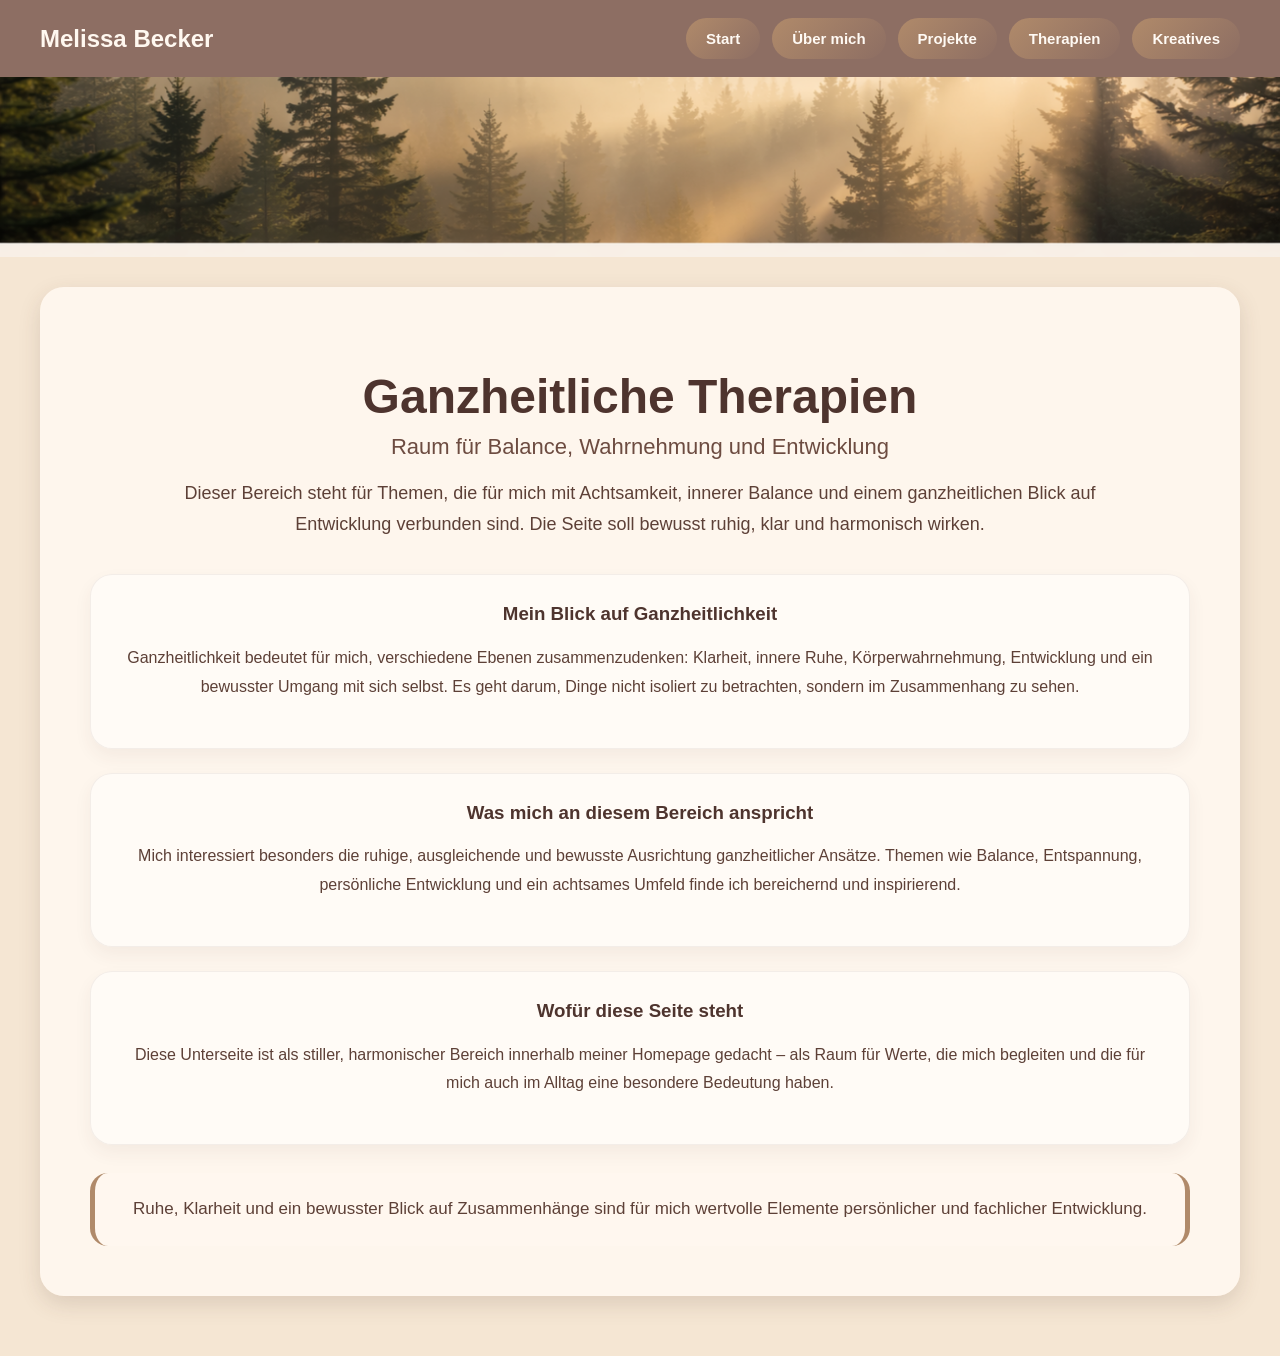
==== ganzheitliche-therapien.html @ 3fc280c9 "Add files via upload" ====
<!DOCTYPE html>
<html lang="de">
<head>
    <meta charset="UTF-8">
    <meta name="viewport" content="width=device-width, initial-scale=1.0">
    <title>Ganzheitliche Therapien | Melissa Becker</title>
    <link rel="stylesheet" href="style.css">
</head>
<body>

    <header>
        <nav class="navbar">
            <div class="logo">Melissa Becker</div>
            <div class="nav-links">
                <a href="index.html">Start</a>
                <a href="ueber-mich.html">Über mich</a>
                <a href="projekte.html">Projekte</a>
                <a href="ganzheitliche-therapien.html">Therapien</a>
                <a href="kreatives.html">Kreatives</a>
            </div>
        </nav>
    </header>

    <div class="hero"></div>

    <main class="content-wide">
        <div class="page-header">
            <h1>Ganzheitliche Therapien</h1>
            <div class="page-subtitle">Raum für Balance, Wahrnehmung und Entwicklung</div>
            <p class="page-intro">
                Dieser Bereich steht für Themen, die für mich mit Achtsamkeit, innerer Balance
                und einem ganzheitlichen Blick auf Entwicklung verbunden sind. Die Seite soll
                bewusst ruhig, klar und harmonisch wirken.
            </p>
        </div>

        <section class="soft-section">
            <h3>Mein Blick auf Ganzheitlichkeit</h3>
            <p>
                Ganzheitlichkeit bedeutet für mich, verschiedene Ebenen zusammenzudenken:
                Klarheit, innere Ruhe, Körperwahrnehmung, Entwicklung und ein bewusster Umgang
                mit sich selbst. Es geht darum, Dinge nicht isoliert zu betrachten,
                sondern im Zusammenhang zu sehen.
            </p>
        </section>

        <section class="soft-section">
            <h3>Was mich an diesem Bereich anspricht</h3>
            <p>
                Mich interessiert besonders die ruhige, ausgleichende und bewusste Ausrichtung
                ganzheitlicher Ansätze. Themen wie Balance, Entspannung, persönliche Entwicklung
                und ein achtsames Umfeld finde ich bereichernd und inspirierend.
            </p>
        </section>

        <section class="soft-section">
            <h3>Wofür diese Seite steht</h3>
            <p>
                Diese Unterseite ist als stiller, harmonischer Bereich innerhalb meiner Homepage
                gedacht – als Raum für Werte, die mich begleiten und die für mich auch im Alltag
                eine besondere Bedeutung haben.
            </p>
        </section>

        <div class="quote-box">
            Ruhe, Klarheit und ein bewusster Blick auf Zusammenhänge sind für mich
            wertvolle Elemente persönlicher und fachlicher Entwicklung.
        </div>
    </main>

</body>
</html>
---- style.css ----
body {
    margin: 0;
    font-family: Arial, sans-serif;
    background-color: #f5e6d3;
    color: #4e342e;
}

/* Navigation */
.navbar {
    background: #8d6e63;
    display: flex;
    justify-content: space-between;
    align-items: center;
    padding: 18px 40px;
    flex-wrap: wrap;
}

.logo {
    color: #fff8f0;
    font-size: 24px;
    font-weight: bold;
}

.nav-links {
    display: flex;
    gap: 12px;
    flex-wrap: wrap;
}

.nav-links a {
    text-decoration: none;
    color: #fffaf4;
    background: linear-gradient(135deg, #b08a6a, #8d6e63);
    padding: 12px 20px;
    border-radius: 999px;
    font-size: 15px;
    font-weight: 600;
    transition: all 0.3s ease;
}

.nav-links a:hover {
    background: linear-gradient(135deg, #9c7759, #6d4c41);
    transform: translateY(-2px);
}

/* Banner */
.hero {
    width: 100%;
    height: 180px;
    background-image: url("BannerWald.png");
    background-size: cover;
    background-position: center;
    background-repeat: no-repeat;
}

/* Inhaltsbox */
.content-box {
    position: relative;
    max-width: 1100px;
    margin: 30px auto 60px auto;
    background-color: rgba(255, 248, 240, 0.92);
    border-radius: 24px;
    padding: 50px;
    box-shadow: 0 8px 22px rgba(78, 52, 46, 0.15);
    min-height: 320px;
    text-align: center;
}

/* Text */
.text-content {
    max-width: 70%;
    margin: 0 auto;
    text-align: center;
}

h1 {
    font-size: 48px;
    margin-bottom: 12px;
    color: #4e342e;
}

h2 {
    font-size: 24px;
    font-weight: normal;
    color: #6d4c41;
    margin-bottom: 28px;
}

p {
    font-size: 18px;
    line-height: 1.7;
    color: #5d4037;
    margin-bottom: 18px;
}

/* NUR dein Profilbild */
.profilbild {
    position: absolute;
    right: 40px;
    bottom: 30px;
    width: 180px;
    height: auto;
    border-top-left-radius: 25px;
    border-bottom-right-radius: 25px;
    box-shadow: 0 6px 18px rgba(78, 52, 46, 0.2);
}

/* Responsive */
@media (max-width: 900px) {
    .text-content {
        max-width: 100%;
    }

    .profilbild {
        position: static;
        display: block;
        margin: 30px auto 0 auto;
        width: 160px;
    }

    .content-box {
        padding: 30px 20px;
    }
}

/* Projekte-Seite */
.projekte-page {
    padding-top: 40px;
}

.page-header {
    margin-bottom: 40px;
}

.page-intro {
    font-size: 18px;
    line-height: 1.7;
    color: #5d4037;
    max-width: 900px;
}

/* Grid für Projektkarten */
.projekt-grid {
    display: grid;
    grid-template-columns: repeat(2, 1fr);
    gap: 28px;
    margin-top: 30px;
}

/* Einzelne Projektkarte */
.projekt-card {
    background: rgba(255, 248, 240, 0.96);
    border: 1px solid rgba(141, 110, 99, 0.18);
    border-radius: 22px;
    box-shadow: 0 8px 20px rgba(78, 52, 46, 0.12);
    padding: 28px;
    transition: transform 0.3s ease, box-shadow 0.3s ease;
}

.projekt-card:hover {
    transform: translateY(-4px);
    box-shadow: 0 14px 26px rgba(78, 52, 46, 0.18);
}

.projekt-content h3 {
    font-size: 24px;
    color: #4e342e;
    margin-top: 0;
    margin-bottom: 16px;
}

.projekt-content p {
    font-size: 16px;
    line-height: 1.7;
    color: #5d4037;
    margin-bottom: 14px;
}

/* Buttons in den Projektkarten */
.projekt-buttons {
    margin-top: 20px;
}

.projekt-button {
    display: inline-block;
    text-decoration: none;
    color: #fffaf4;
    background: linear-gradient(135deg, #b08a6a, #8d6e63);
    padding: 12px 20px;
    border-radius: 999px;
    font-size: 15px;
    font-weight: 600;
    transition: all 0.3s ease;
    box-shadow: 0 4px 12px rgba(78, 52, 46, 0.18);
}

.projekt-button:hover {
    background: linear-gradient(135deg, #9c7759, #6d4c41);
    transform: translateY(-2px);
    box-shadow: 0 8px 18px rgba(78, 52, 46, 0.24);
}

/* Responsive */
@media (max-width: 900px) {
    .projekt-grid {
        grid-template-columns: 1fr;
    }

    .projekt-card {
        padding: 22px;
    }

    .projekt-content h3 {
        font-size: 21px;
    }
}

/* =========================================================
   GEMEINSAME ERWEITERUNGEN FÜR UNTERSEITEN
   ========================================================= */

.content-wide {
    position: relative;
    max-width: 1100px;
    margin: 30px auto 60px auto;
    background-color: rgba(255, 248, 240, 0.94);
    border-radius: 24px;
    padding: 50px;
    box-shadow: 0 8px 22px rgba(78, 52, 46, 0.15);
    text-align: center;
}

.content-wide .page-header,
.content-wide .info-card,
.content-wide .highlight-box,
.content-wide .quote-box,
.content-wide .projekt-card,
.content-wide .creative-card,
.content-wide .soft-section {
    text-align: center;
}

.page-header {
    margin-bottom: 35px;
    text-align: center;
}

.page-header h1 {
    margin-bottom: 10px;
}

.page-subtitle {
    font-size: 22px;
    color: #6d4c41;
    margin-bottom: 18px;
    text-align: center;
}

.page-intro {
    font-size: 18px;
    line-height: 1.7;
    color: #5d4037;
    max-width: 920px;
    margin-left: auto;
    margin-right: auto;
    text-align: center;
}

.info-grid {
    display: grid;
    grid-template-columns: repeat(2, 1fr);
    gap: 24px;
    margin-top: 30px;
}

.info-card {
    background: rgba(255, 252, 248, 0.96);
    border: 1px solid rgba(141, 110, 99, 0.16);
    border-radius: 20px;
    padding: 26px;
    box-shadow: 0 8px 18px rgba(78, 52, 46, 0.08);
    text-align: center;
}

.info-card h3 {
    margin-top: 0;
    margin-bottom: 12px;
    color: #4e342e;
    font-size: 22px;
}

.info-card p,
.info-card li {
    color: #5d4037;
    line-height: 1.7;
    font-size: 16px;
}

.info-card ul {
    padding-left: 0;
    margin: 0 auto;
    list-style: none;
    display: inline-block;
    text-align: left;
}

.badge-row {
    display: flex;
    flex-wrap: wrap;
    gap: 10px;
    margin: 14px 0 0 0;
    justify-content: center;
}

.badge {
    display: inline-block;
    padding: 8px 14px;
    border-radius: 999px;
    background: linear-gradient(135deg, #e8d4bc, #d8b896);
    color: #4e342e;
    font-size: 14px;
    font-weight: 600;
    border: 1px solid rgba(141, 110, 99, 0.18);
}

.highlight-box {
    margin-top: 30px;
    padding: 24px;
    border-radius: 20px;
    background: linear-gradient(135deg, rgba(232, 212, 188, 0.65), rgba(255, 248, 240, 0.95));
    border: 1px solid rgba(141, 110, 99, 0.14);
    text-align: center;
}

.highlight-box h3 {
    margin-top: 0;
    color: #4e342e;
}

.quote-box {
    margin-top: 28px;
    padding: 22px 24px;
    border-left: 5px solid #b08a6a;
    border-right: 5px solid #b08a6a;
    background: rgba(255, 248, 240, 0.9);
    border-radius: 18px;
    color: #5d4037;
    font-size: 17px;
    line-height: 1.7;
    text-align: center;
}

.side-image {
    width: 190px;
    height: auto;
    border-top-left-radius: 25px;
    border-bottom-right-radius: 25px;
    box-shadow: 0 6px 18px rgba(78, 52, 46, 0.2);
}

/* =========================================================
   PROJEKTE – EDLER MIT BADGES
   ========================================================= */

.projekt-grid {
    display: grid;
    grid-template-columns: repeat(2, 1fr);
    gap: 28px;
    margin-top: 30px;
}

.projekt-card {
    background: rgba(255, 248, 240, 0.98);
    border: 1px solid rgba(141, 110, 99, 0.16);
    border-radius: 22px;
    box-shadow: 0 8px 20px rgba(78, 52, 46, 0.12);
    padding: 28px;
    transition: transform 0.3s ease, box-shadow 0.3s ease;
    text-align: center;
}

.projekt-card:hover {
    transform: translateY(-4px);
    box-shadow: 0 14px 26px rgba(78, 52, 46, 0.18);
}

.card-top {
    display: flex;
    align-items: center;
    justify-content: center;
    gap: 14px;
    margin-bottom: 14px;
}

.card-title {
    margin: 0;
    font-size: 24px;
    color: #4e342e;
    text-align: center;
}

.card-icon {
    width: 46px;
    height: 46px;
    border-radius: 14px;
    display: flex;
    align-items: center;
    justify-content: center;
    background: linear-gradient(135deg, #e8d4bc, #d4b08c);
    color: #4e342e;
    font-size: 22px;
    box-shadow: 0 4px 10px rgba(78, 52, 46, 0.12);
}

.projekt-card p {
    font-size: 16px;
    line-height: 1.7;
    color: #5d4037;
    margin-bottom: 14px;
}

.projekt-button {
    display: inline-block;
    text-decoration: none;
    color: #fffaf4;
    background: linear-gradient(135deg, #b08a6a, #8d6e63);
    padding: 12px 20px;
    border-radius: 999px;
    font-size: 15px;
    font-weight: 600;
    transition: all 0.3s ease;
    box-shadow: 0 4px 12px rgba(78, 52, 46, 0.18);
}

.projekt-button:hover {
    background: linear-gradient(135deg, #9c7759, #6d4c41);
    transform: translateY(-2px);
    box-shadow: 0 8px 18px rgba(78, 52, 46, 0.24);
}

/* =========================================================
   KREATIVES
   ========================================================= */

.creative-grid {
    display: grid;
    grid-template-columns: repeat(3, 1fr);
    gap: 22px;
    margin-top: 30px;
}

.creative-card {
    background: rgba(255, 252, 248, 0.96);
    border: 1px solid rgba(141, 110, 99, 0.16);
    border-radius: 20px;
    padding: 24px;
    box-shadow: 0 8px 18px rgba(78, 52, 46, 0.08);
    min-height: 220px;
    text-align: center;
}

.creative-card h3 {
    margin-top: 0;
    color: #4e342e;
}

.creative-card p {
    color: #5d4037;
    line-height: 1.7;
    font-size: 16px;
}

/* =========================================================
   GANZHEITLICHE THERAPIEN
   ========================================================= */

.soft-section {
    background: rgba(255, 251, 247, 0.95);
    border: 1px solid rgba(141, 110, 99, 0.1);
    border-radius: 22px;
    padding: 28px;
    margin-top: 24px;
    box-shadow: 0 8px 18px rgba(78, 52, 46, 0.06);
    text-align: center;
}

.soft-section h3 {
    margin-top: 0;
    color: #4e342e;
}

.soft-section p,
.soft-section li {
    color: #5d4037;
    line-height: 1.8;
    font-size: 16px;
}

/* =========================================================
   RESPONSIVE
   ========================================================= */

@media (max-width: 900px) {
    .content-wide {
        padding: 30px 20px;
    }

    .info-grid,
    .projekt-grid,
    .creative-grid {
        grid-template-columns: 1fr;
    }

    .card-title {
        font-size: 21px;
    }
}
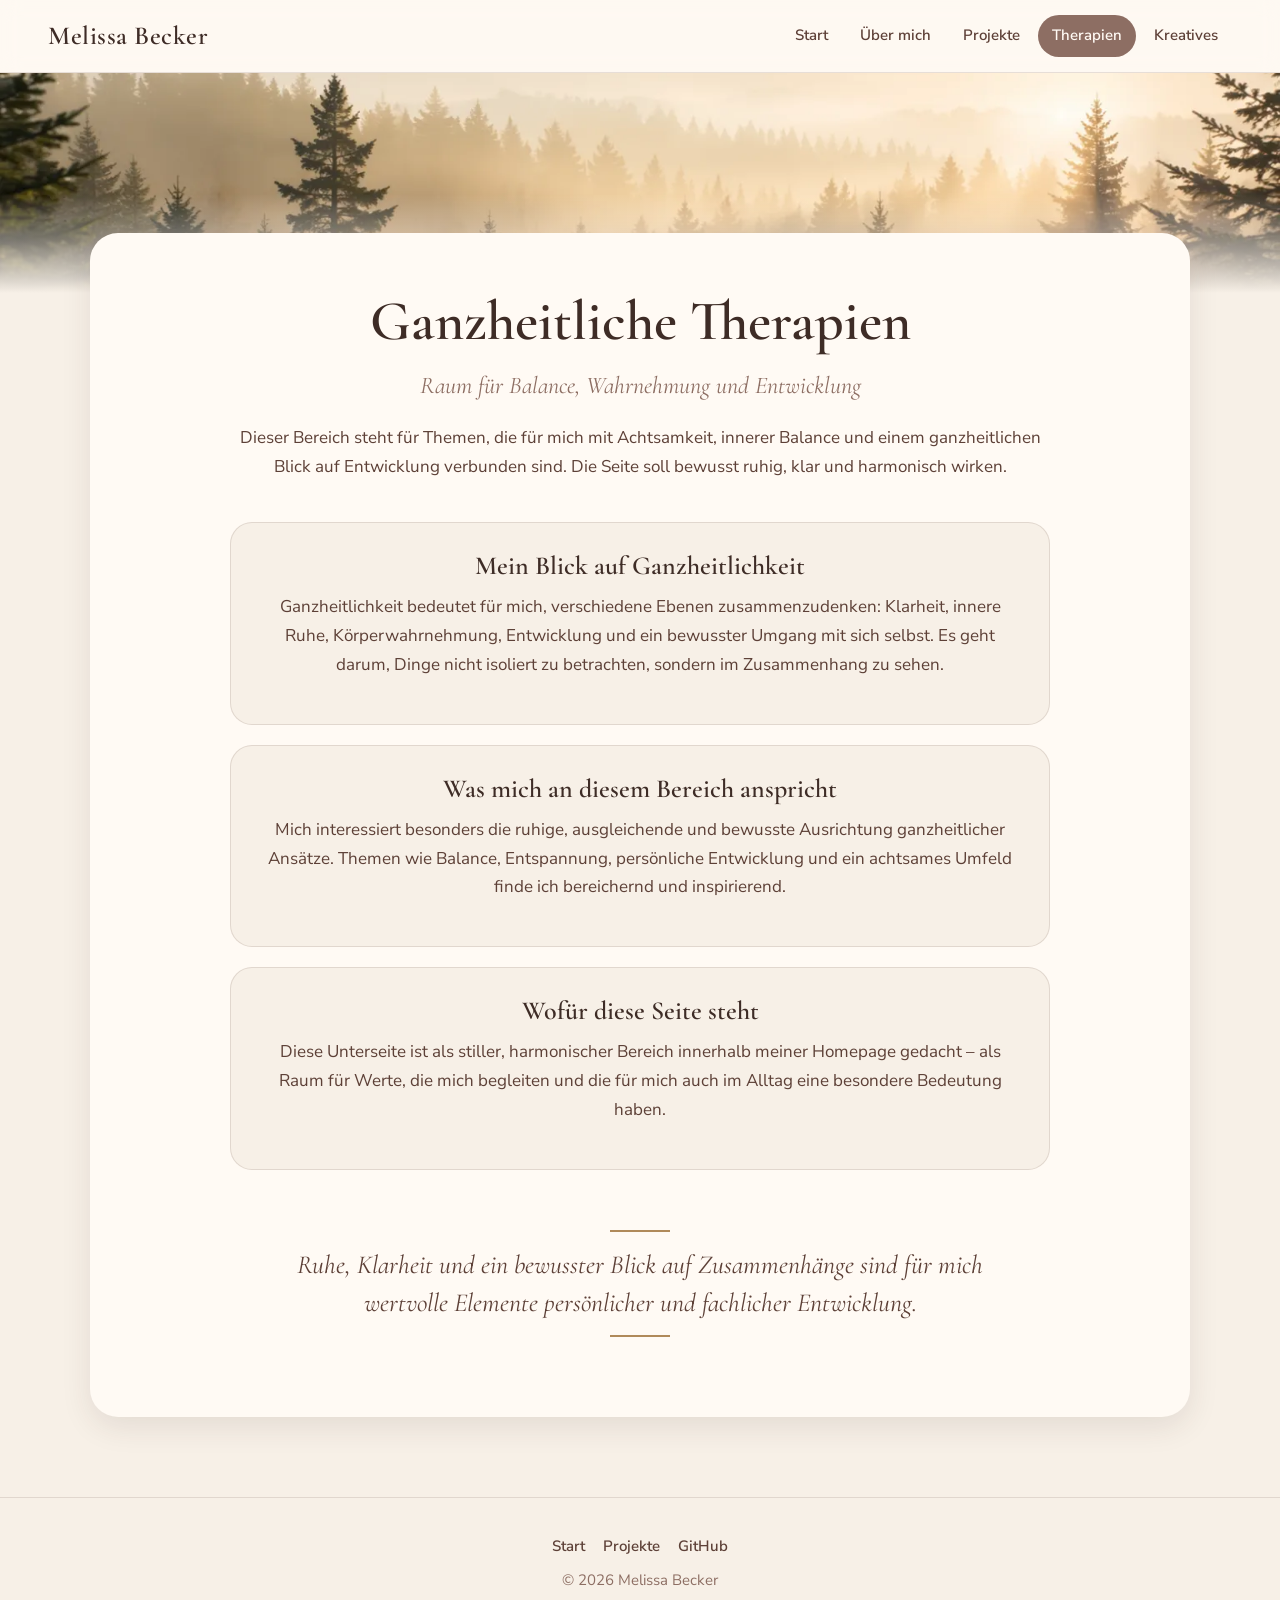
==== commit 4cbcff07: "Homepage überarbeitet: neues Design, Lernapp und ATAYA-App verlinkt Co-Authored-By: Claude Opus 5.5 " ====
--- a/ganzheitliche-therapien.html
+++ b/ganzheitliche-therapien.html
@@ -1,74 +1,83 @@
-
-<!DOCTYPE html>
-<html lang="de">
-<head>
-    <meta charset="UTF-8">
-    <meta name="viewport" content="width=device-width, initial-scale=1.0">
-    <title>Ganzheitliche Therapien | Melissa Becker</title>
-    <link rel="stylesheet" href="style.css">
-</head>
-<body>
-
-    <header>
-        <nav class="navbar">
-            <div class="logo">Melissa Becker</div>
-            <div class="nav-links">
-                <a href="index.html">Start</a>
-                <a href="ueber-mich.html">Über mich</a>
-                <a href="projekte.html">Projekte</a>
-                <a href="ganzheitliche-therapien.html">Therapien</a>
-                <a href="kreatives.html">Kreatives</a>
-            </div>
-        </nav>
-    </header>
-
-    <div class="hero"></div>
-
-    <main class="content-wide">
-        <div class="page-header">
-            <h1>Ganzheitliche Therapien</h1>
-            <div class="page-subtitle">Raum für Balance, Wahrnehmung und Entwicklung</div>
-            <p class="page-intro">
-                Dieser Bereich steht für Themen, die für mich mit Achtsamkeit, innerer Balance
-                und einem ganzheitlichen Blick auf Entwicklung verbunden sind. Die Seite soll
-                bewusst ruhig, klar und harmonisch wirken.
-            </p>
-        </div>
-
-        <section class="soft-section">
-            <h3>Mein Blick auf Ganzheitlichkeit</h3>
-            <p>
-                Ganzheitlichkeit bedeutet für mich, verschiedene Ebenen zusammenzudenken:
-                Klarheit, innere Ruhe, Körperwahrnehmung, Entwicklung und ein bewusster Umgang
-                mit sich selbst. Es geht darum, Dinge nicht isoliert zu betrachten,
-                sondern im Zusammenhang zu sehen.
-            </p>
-        </section>
-
-        <section class="soft-section">
-            <h3>Was mich an diesem Bereich anspricht</h3>
-            <p>
-                Mich interessiert besonders die ruhige, ausgleichende und bewusste Ausrichtung
-                ganzheitlicher Ansätze. Themen wie Balance, Entspannung, persönliche Entwicklung
-                und ein achtsames Umfeld finde ich bereichernd und inspirierend.
-            </p>
-        </section>
-
-        <section class="soft-section">
-            <h3>Wofür diese Seite steht</h3>
-            <p>
-                Diese Unterseite ist als stiller, harmonischer Bereich innerhalb meiner Homepage
-                gedacht – als Raum für Werte, die mich begleiten und die für mich auch im Alltag
-                eine besondere Bedeutung haben.
-            </p>
-        </section>
-
-        <div class="quote-box">
-            Ruhe, Klarheit und ein bewusster Blick auf Zusammenhänge sind für mich
-            wertvolle Elemente persönlicher und fachlicher Entwicklung.
-        </div>
-    </main>
-
-</body>
-</html>
-
+<!DOCTYPE html>
+<html lang="de">
+<head>
+    <meta charset="UTF-8">
+    <meta name="viewport" content="width=device-width, initial-scale=1.0">
+    <title>Ganzheitliche Therapien | Melissa Becker</title>
+    <link rel="preconnect" href="https://fonts.googleapis.com">
+    <link rel="preconnect" href="https://fonts.gstatic.com" crossorigin>
+    <link href="https://fonts.googleapis.com/css2?family=Cormorant+Garamond:ital,wght@0,500;0,600;1,500&family=Nunito+Sans:wght@400;600;700&display=swap" rel="stylesheet">
+    <link rel="stylesheet" href="style.css">
+</head>
+<body>
+
+    <header class="navbar">
+        <a href="index.html" class="logo">Melissa Becker</a>
+        <nav class="nav-links" aria-label="Hauptnavigation">
+            <a href="index.html">Start</a>
+            <a href="ueber-mich.html">Über mich</a>
+            <a href="projekte.html">Projekte</a>
+            <a href="ganzheitliche-therapien.html" aria-current="page">Therapien</a>
+            <a href="kreatives.html">Kreatives</a>
+        </nav>
+    </header>
+
+    <div class="hero" role="img" aria-label="Nebliger Wald im Morgenlicht"></div>
+
+    <main class="content-wide">
+        <div class="page-header">
+            <h1>Ganzheitliche Therapien</h1>
+            <div class="page-subtitle">Raum für Balance, Wahrnehmung und Entwicklung</div>
+            <p class="page-intro">
+                Dieser Bereich steht für Themen, die für mich mit Achtsamkeit, innerer Balance
+                und einem ganzheitlichen Blick auf Entwicklung verbunden sind. Die Seite soll
+                bewusst ruhig, klar und harmonisch wirken.
+            </p>
+        </div>
+
+        <section class="soft-section einblenden">
+            <h3>Mein Blick auf Ganzheitlichkeit</h3>
+            <p>
+                Ganzheitlichkeit bedeutet für mich, verschiedene Ebenen zusammenzudenken:
+                Klarheit, innere Ruhe, Körperwahrnehmung, Entwicklung und ein bewusster Umgang
+                mit sich selbst. Es geht darum, Dinge nicht isoliert zu betrachten,
+                sondern im Zusammenhang zu sehen.
+            </p>
+        </section>
+
+        <section class="soft-section einblenden">
+            <h3>Was mich an diesem Bereich anspricht</h3>
+            <p>
+                Mich interessiert besonders die ruhige, ausgleichende und bewusste Ausrichtung
+                ganzheitlicher Ansätze. Themen wie Balance, Entspannung, persönliche Entwicklung
+                und ein achtsames Umfeld finde ich bereichernd und inspirierend.
+            </p>
+        </section>
+
+        <section class="soft-section einblenden">
+            <h3>Wofür diese Seite steht</h3>
+            <p>
+                Diese Unterseite ist als stiller, harmonischer Bereich innerhalb meiner Homepage
+                gedacht – als Raum für Werte, die mich begleiten und die für mich auch im Alltag
+                eine besondere Bedeutung haben.
+            </p>
+        </section>
+
+        <div class="quote-box einblenden">
+            Ruhe, Klarheit und ein bewusster Blick auf Zusammenhänge sind für mich
+            wertvolle Elemente persönlicher und fachlicher Entwicklung.
+        </div>
+    </main>
+
+    <footer>
+        <nav aria-label="Fußnavigation">
+            <a href="index.html">Start</a>
+            <a href="projekte.html">Projekte</a>
+            <a href="https://github.com/melissanora7-ship-it" target="_blank" rel="noopener">GitHub</a>
+        </nav>
+        © 2026 Melissa Becker
+    </footer>
+
+    <script src="script.js"></script>
+</body>
+</html>
--- a/style.css
+++ b/style.css
@@ -1,518 +1,369 @@
-
-body {
-    margin: 0;
-    font-family: Arial, sans-serif;
-    background-color: #f5e6d3;
-    color: #4e342e;
-}
-
-/* Navigation */
-.navbar {
-    background: #8d6e63;
-    display: flex;
-    justify-content: space-between;
-    align-items: center;
-    padding: 18px 40px;
-    flex-wrap: wrap;
-}
-
-.logo {
-    color: #fff8f0;
-    font-size: 24px;
-    font-weight: bold;
-}
-
-.nav-links {
-    display: flex;
-    gap: 12px;
-    flex-wrap: wrap;
-}
-
-.nav-links a {
-    text-decoration: none;
-    color: #fffaf4;
-    background: linear-gradient(135deg, #b08a6a, #8d6e63);
-    padding: 12px 20px;
-    border-radius: 999px;
-    font-size: 15px;
-    font-weight: 600;
-    transition: all 0.3s ease;
-}
-
-.nav-links a:hover {
-    background: linear-gradient(135deg, #9c7759, #6d4c41);
-    transform: translateY(-2px);
-}
-
-/* Banner */
-.hero {
-    width: 100%;
-    height: 180px;
-    background-image: url("BannerWald.png");
-    background-size: cover;
-    background-position: center;
-    background-repeat: no-repeat;
-}
-
-/* Inhaltsbox */
-.content-box {
-    position: relative;
-    max-width: 1100px;
-    margin: 30px auto 60px auto;
-    background-color: rgba(255, 248, 240, 0.92);
-    border-radius: 24px;
-    padding: 50px;
-    box-shadow: 0 8px 22px rgba(78, 52, 46, 0.15);
-    min-height: 320px;
-    text-align: center;
-}
-
-/* Text */
-.text-content {
-    max-width: 70%;
-    margin: 0 auto;
-    text-align: center;
-}
-
-h1 {
-    font-size: 48px;
-    margin-bottom: 12px;
-    color: #4e342e;
-}
-
-h2 {
-    font-size: 24px;
-    font-weight: normal;
-    color: #6d4c41;
-    margin-bottom: 28px;
-}
-
-p {
-    font-size: 18px;
-    line-height: 1.7;
-    color: #5d4037;
-    margin-bottom: 18px;
-}
-
-/* NUR dein Profilbild */
-.profilbild {
-    position: absolute;
-    right: 40px;
-    bottom: 30px;
-    width: 180px;
-    height: auto;
-    border-top-left-radius: 25px;
-    border-bottom-right-radius: 25px;
-    box-shadow: 0 6px 18px rgba(78, 52, 46, 0.2);
-}
-
-/* Responsive */
-@media (max-width: 900px) {
-    .text-content {
-        max-width: 100%;
-    }
-
-    .profilbild {
-        position: static;
-        display: block;
-        margin: 30px auto 0 auto;
-        width: 160px;
-    }
-
-    .content-box {
-        padding: 30px 20px;
-    }
-}
-
-/* Projekte-Seite */
-.projekte-page {
-    padding-top: 40px;
-}
-
-.page-header {
-    margin-bottom: 40px;
-}
-
-.page-intro {
-    font-size: 18px;
-    line-height: 1.7;
-    color: #5d4037;
-    max-width: 900px;
-}
-
-/* Grid für Projektkarten */
-.projekt-grid {
-    display: grid;
-    grid-template-columns: repeat(2, 1fr);
-    gap: 28px;
-    margin-top: 30px;
-}
-
-/* Einzelne Projektkarte */
-.projekt-card {
-    background: rgba(255, 248, 240, 0.96);
-    border: 1px solid rgba(141, 110, 99, 0.18);
-    border-radius: 22px;
-    box-shadow: 0 8px 20px rgba(78, 52, 46, 0.12);
-    padding: 28px;
-    transition: transform 0.3s ease, box-shadow 0.3s ease;
-}
-
-.projekt-card:hover {
-    transform: translateY(-4px);
-    box-shadow: 0 14px 26px rgba(78, 52, 46, 0.18);
-}
-
-.projekt-content h3 {
-    font-size: 24px;
-    color: #4e342e;
-    margin-top: 0;
-    margin-bottom: 16px;
-}
-
-.projekt-content p {
-    font-size: 16px;
-    line-height: 1.7;
-    color: #5d4037;
-    margin-bottom: 14px;
-}
-
-/* Buttons in den Projektkarten */
-.projekt-buttons {
-    margin-top: 20px;
-}
-
-.projekt-button {
-    display: inline-block;
-    text-decoration: none;
-    color: #fffaf4;
-    background: linear-gradient(135deg, #b08a6a, #8d6e63);
-    padding: 12px 20px;
-    border-radius: 999px;
-    font-size: 15px;
-    font-weight: 600;
-    transition: all 0.3s ease;
-    box-shadow: 0 4px 12px rgba(78, 52, 46, 0.18);
-}
-
-.projekt-button:hover {
-    background: linear-gradient(135deg, #9c7759, #6d4c41);
-    transform: translateY(-2px);
-    box-shadow: 0 8px 18px rgba(78, 52, 46, 0.24);
-}
-
-/* Responsive */
-@media (max-width: 900px) {
-    .projekt-grid {
-        grid-template-columns: 1fr;
-    }
-
-    .projekt-card {
-        padding: 22px;
-    }
-
-    .projekt-content h3 {
-        font-size: 21px;
-    }
-}
-
-/* =========================================================
-   GEMEINSAME ERWEITERUNGEN FÜR UNTERSEITEN
-   ========================================================= */
-
-.content-wide {
-    position: relative;
-    max-width: 1100px;
-    margin: 30px auto 60px auto;
-    background-color: rgba(255, 248, 240, 0.94);
-    border-radius: 24px;
-    padding: 50px;
-    box-shadow: 0 8px 22px rgba(78, 52, 46, 0.15);
-    text-align: center;
-}
-
-.content-wide .page-header,
-.content-wide .info-card,
-.content-wide .highlight-box,
-.content-wide .quote-box,
-.content-wide .projekt-card,
-.content-wide .creative-card,
-.content-wide .soft-section {
-    text-align: center;
-}
-
-.page-header {
-    margin-bottom: 35px;
-    text-align: center;
-}
-
-.page-header h1 {
-    margin-bottom: 10px;
-}
-
-.page-subtitle {
-    font-size: 22px;
-    color: #6d4c41;
-    margin-bottom: 18px;
-    text-align: center;
-}
-
-.page-intro {
-    font-size: 18px;
-    line-height: 1.7;
-    color: #5d4037;
-    max-width: 920px;
-    margin-left: auto;
-    margin-right: auto;
-    text-align: center;
-}
-
-.info-grid {
-    display: grid;
-    grid-template-columns: repeat(2, 1fr);
-    gap: 24px;
-    margin-top: 30px;
-}
-
-.info-card {
-    background: rgba(255, 252, 248, 0.96);
-    border: 1px solid rgba(141, 110, 99, 0.16);
-    border-radius: 20px;
-    padding: 26px;
-    box-shadow: 0 8px 18px rgba(78, 52, 46, 0.08);
-    text-align: center;
-}
-
-.info-card h3 {
-    margin-top: 0;
-    margin-bottom: 12px;
-    color: #4e342e;
-    font-size: 22px;
-}
-
-.info-card p,
-.info-card li {
-    color: #5d4037;
-    line-height: 1.7;
-    font-size: 16px;
-}
-
-.info-card ul {
-    padding-left: 0;
-    margin: 0 auto;
-    list-style: none;
-    display: inline-block;
-    text-align: left;
-}
-
-.badge-row {
-    display: flex;
-    flex-wrap: wrap;
-    gap: 10px;
-    margin: 14px 0 0 0;
-    justify-content: center;
-}
-
-.badge {
-    display: inline-block;
-    padding: 8px 14px;
-    border-radius: 999px;
-    background: linear-gradient(135deg, #e8d4bc, #d8b896);
-    color: #4e342e;
-    font-size: 14px;
-    font-weight: 600;
-    border: 1px solid rgba(141, 110, 99, 0.18);
-}
-
-.highlight-box {
-    margin-top: 30px;
-    padding: 24px;
-    border-radius: 20px;
-    background: linear-gradient(135deg, rgba(232, 212, 188, 0.65), rgba(255, 248, 240, 0.95));
-    border: 1px solid rgba(141, 110, 99, 0.14);
-    text-align: center;
-}
-
-.highlight-box h3 {
-    margin-top: 0;
-    color: #4e342e;
-}
-
-.quote-box {
-    margin-top: 28px;
-    padding: 22px 24px;
-    border-left: 5px solid #b08a6a;
-    border-right: 5px solid #b08a6a;
-    background: rgba(255, 248, 240, 0.9);
-    border-radius: 18px;
-    color: #5d4037;
-    font-size: 17px;
-    line-height: 1.7;
-    text-align: center;
-}
-
-.side-image {
-    width: 190px;
-    height: auto;
-    border-top-left-radius: 25px;
-    border-bottom-right-radius: 25px;
-    box-shadow: 0 6px 18px rgba(78, 52, 46, 0.2);
-}
-
-/* =========================================================
-   PROJEKTE – EDLER MIT BADGES
-   ========================================================= */
-
-.projekt-grid {
-    display: grid;
-    grid-template-columns: repeat(2, 1fr);
-    gap: 28px;
-    margin-top: 30px;
-}
-
-.projekt-card {
-    background: rgba(255, 248, 240, 0.98);
-    border: 1px solid rgba(141, 110, 99, 0.16);
-    border-radius: 22px;
-    box-shadow: 0 8px 20px rgba(78, 52, 46, 0.12);
-    padding: 28px;
-    transition: transform 0.3s ease, box-shadow 0.3s ease;
-    text-align: center;
-}
-
-.projekt-card:hover {
-    transform: translateY(-4px);
-    box-shadow: 0 14px 26px rgba(78, 52, 46, 0.18);
-}
-
-.card-top {
-    display: flex;
-    align-items: center;
-    justify-content: center;
-    gap: 14px;
-    margin-bottom: 14px;
-}
-
-.card-title {
-    margin: 0;
-    font-size: 24px;
-    color: #4e342e;
-    text-align: center;
-}
-
-.card-icon {
-    width: 46px;
-    height: 46px;
-    border-radius: 14px;
-    display: flex;
-    align-items: center;
-    justify-content: center;
-    background: linear-gradient(135deg, #e8d4bc, #d4b08c);
-    color: #4e342e;
-    font-size: 22px;
-    box-shadow: 0 4px 10px rgba(78, 52, 46, 0.12);
-}
-
-.projekt-card p {
-    font-size: 16px;
-    line-height: 1.7;
-    color: #5d4037;
-    margin-bottom: 14px;
-}
-
-.projekt-button {
-    display: inline-block;
-    text-decoration: none;
-    color: #fffaf4;
-    background: linear-gradient(135deg, #b08a6a, #8d6e63);
-    padding: 12px 20px;
-    border-radius: 999px;
-    font-size: 15px;
-    font-weight: 600;
-    transition: all 0.3s ease;
-    box-shadow: 0 4px 12px rgba(78, 52, 46, 0.18);
-}
-
-.projekt-button:hover {
-    background: linear-gradient(135deg, #9c7759, #6d4c41);
-    transform: translateY(-2px);
-    box-shadow: 0 8px 18px rgba(78, 52, 46, 0.24);
-}
-
-/* =========================================================
-   KREATIVES
-   ========================================================= */
-
-.creative-grid {
-    display: grid;
-    grid-template-columns: repeat(3, 1fr);
-    gap: 22px;
-    margin-top: 30px;
-}
-
-.creative-card {
-    background: rgba(255, 252, 248, 0.96);
-    border: 1px solid rgba(141, 110, 99, 0.16);
-    border-radius: 20px;
-    padding: 24px;
-    box-shadow: 0 8px 18px rgba(78, 52, 46, 0.08);
-    min-height: 220px;
-    text-align: center;
-}
-
-.creative-card h3 {
-    margin-top: 0;
-    color: #4e342e;
-}
-
-.creative-card p {
-    color: #5d4037;
-    line-height: 1.7;
-    font-size: 16px;
-}
-
-/* =========================================================
-   GANZHEITLICHE THERAPIEN
-   ========================================================= */
-
-.soft-section {
-    background: rgba(255, 251, 247, 0.95);
-    border: 1px solid rgba(141, 110, 99, 0.1);
-    border-radius: 22px;
-    padding: 28px;
-    margin-top: 24px;
-    box-shadow: 0 8px 18px rgba(78, 52, 46, 0.06);
-    text-align: center;
-}
-
-.soft-section h3 {
-    margin-top: 0;
-    color: #4e342e;
-}
-
-.soft-section p,
-.soft-section li {
-    color: #5d4037;
-    line-height: 1.8;
-    font-size: 16px;
-}
-
-/* =========================================================
-   RESPONSIVE
-   ========================================================= */
-
-@media (max-width: 900px) {
-    .content-wide {
-        padding: 30px 20px;
-    }
-
-    .info-grid,
-    .projekt-grid,
-    .creative-grid {
-        grid-template-columns: 1fr;
-    }
-
-    .card-title {
-        font-size: 21px;
-    }
-}
+/* =========================================================
+   Melissa Becker – Homepage
+   Warme Erdtöne, Wald-Banner, ruhige Typografie
+   ========================================================= */
+
+:root {
+    --creme: #f7f0e7;
+    --papier: #fffaf4;
+    --sand: #ecdcc8;
+    --sand-dunkel: #d8bf9f;
+    --braun: #8d6e63;
+    --braun-dunkel: #5d4037;
+    --tinte: #3e2c26;
+    --gold: #b08a5a;
+    --wald: #4f5d3f;
+    --linie: rgba(93, 64, 55, 0.14);
+    --schatten: 0 10px 30px rgba(62, 44, 38, 0.10);
+    --schatten-hover: 0 18px 40px rgba(62, 44, 38, 0.16);
+    --radius: 22px;
+    --serif: "Cormorant Garamond", Georgia, serif;
+    --sans: "Nunito Sans", "Segoe UI", Arial, sans-serif;
+}
+
+* { box-sizing: border-box; }
+
+html { scroll-behavior: smooth; }
+
+body {
+    margin: 0;
+    font-family: var(--sans);
+    font-size: 17px;
+    line-height: 1.7;
+    color: var(--braun-dunkel);
+    background: var(--creme);
+}
+
+img { max-width: 100%; height: auto; display: block; }
+
+a { color: var(--wald); }
+
+h1, h2, h3 {
+    font-family: var(--serif);
+    color: var(--tinte);
+    font-weight: 600;
+    line-height: 1.15;
+    margin: 0 0 12px;
+}
+
+p { margin: 0 0 16px; }
+
+:focus-visible { outline: 3px solid var(--gold); outline-offset: 3px; }
+
+/* ---------- Navigation ---------- */
+.navbar {
+    position: sticky;
+    top: 0;
+    z-index: 10;
+    display: flex;
+    justify-content: space-between;
+    align-items: center;
+    gap: 16px;
+    flex-wrap: wrap;
+    padding: 14px clamp(16px, 4vw, 48px);
+    background: rgba(255, 250, 244, 0.88);
+    backdrop-filter: blur(10px);
+    border-bottom: 1px solid var(--linie);
+}
+
+.logo {
+    font-family: var(--serif);
+    font-size: 26px;
+    font-weight: 600;
+    color: var(--tinte);
+    text-decoration: none;
+    letter-spacing: 0.02em;
+}
+
+.nav-links { display: flex; gap: 4px; flex-wrap: wrap; }
+
+.nav-links a {
+    text-decoration: none;
+    color: var(--braun-dunkel);
+    padding: 8px 14px;
+    border-radius: 999px;
+    font-size: 15px;
+    font-weight: 600;
+    transition: background 0.25s, color 0.25s;
+}
+
+.nav-links a:hover { background: var(--sand); color: var(--tinte); }
+
+.nav-links a[aria-current="page"] { background: var(--braun); color: var(--papier); }
+
+/* ---------- Banner ---------- */
+.hero {
+    position: relative;
+    height: 220px;
+    background: url("bilder/banner-wald.webp") center / cover no-repeat;
+}
+
+.hero::after {
+    content: "";
+    position: absolute;
+    inset: 0;
+    background: linear-gradient(to bottom, rgba(247, 240, 231, 0) 55%, var(--creme) 100%);
+}
+
+.hero-gross { height: clamp(260px, 42vw, 420px); }
+
+/* ---------- Startseite: Vorstellung ---------- */
+.intro {
+    position: relative;
+    z-index: 1;
+    max-width: 1100px;
+    margin: -120px auto 0;
+    padding: 0 16px;
+}
+
+.intro-karte {
+    display: grid;
+    grid-template-columns: 1fr 260px;
+    gap: 40px;
+    align-items: center;
+    background: var(--papier);
+    border-radius: 28px;
+    padding: clamp(28px, 5vw, 56px);
+    box-shadow: var(--schatten);
+}
+
+.kicker {
+    display: inline-block;
+    font-size: 13px;
+    font-weight: 700;
+    letter-spacing: 0.16em;
+    text-transform: uppercase;
+    color: var(--gold);
+    margin-bottom: 10px;
+}
+
+.intro h1 { font-size: clamp(42px, 6vw, 64px); }
+
+.intro .untertitel {
+    font-family: var(--serif);
+    font-size: clamp(21px, 2.6vw, 26px);
+    font-style: italic;
+    color: var(--braun);
+    margin-bottom: 22px;
+}
+
+.profilbild {
+    width: 100%;
+    aspect-ratio: 1;
+    object-fit: cover;
+    border-radius: 50% 50% 50% 18px;
+    border: 6px solid var(--sand);
+    box-shadow: var(--schatten);
+}
+
+.button-reihe { display: flex; gap: 12px; flex-wrap: wrap; margin-top: 8px; }
+
+.button {
+    display: inline-block;
+    text-decoration: none;
+    font-weight: 700;
+    font-size: 15px;
+    padding: 12px 22px;
+    border-radius: 999px;
+    transition: transform 0.25s, box-shadow 0.25s, background 0.25s;
+}
+
+.button-voll { background: var(--braun); color: var(--papier); box-shadow: 0 6px 16px rgba(93, 64, 55, 0.25); }
+.button-voll:hover { background: var(--braun-dunkel); transform: translateY(-2px); }
+
+.button-rand { border: 1.5px solid var(--braun); color: var(--braun-dunkel); }
+.button-rand:hover { background: var(--sand); transform: translateY(-2px); }
+
+/* ---------- Abschnitte ---------- */
+.abschnitt { max-width: 1100px; margin: 0 auto; padding: 72px 16px 0; }
+
+.abschnitt-kopf { text-align: center; max-width: 720px; margin: 0 auto 36px; }
+.abschnitt-kopf h2 { font-size: clamp(32px, 4vw, 42px); }
+
+/* ---------- Projekt-Highlights ---------- */
+.highlight-grid { display: grid; grid-template-columns: repeat(2, 1fr); gap: 28px; }
+
+.highlight {
+    display: flex;
+    flex-direction: column;
+    background: var(--papier);
+    border-radius: var(--radius);
+    overflow: hidden;
+    box-shadow: var(--schatten);
+    transition: transform 0.3s, box-shadow 0.3s;
+}
+
+.highlight:hover { transform: translateY(-4px); box-shadow: var(--schatten-hover); }
+
+.content-wide .highlight { background: var(--creme); border: 1px solid var(--linie); box-shadow: none; }
+.content-wide .highlight:hover { box-shadow: var(--schatten); }
+
+.highlight-bild {
+    aspect-ratio: 16 / 9;
+    object-fit: cover;
+    object-position: top;
+    border-bottom: 1px solid var(--linie);
+}
+
+.highlight-text { padding: 26px 28px 28px; display: flex; flex-direction: column; flex: 1; }
+.highlight-text h3 { font-size: 30px; margin-bottom: 4px; }
+.highlight-text .art { font-size: 14px; font-weight: 700; color: var(--gold); letter-spacing: 0.08em; text-transform: uppercase; margin-bottom: 14px; }
+.highlight-text ul { margin: 0 0 18px; padding-left: 20px; }
+.highlight-text li { margin-bottom: 4px; }
+.highlight-text li::marker { color: var(--gold); }
+.highlight-text .button-reihe { margin-top: auto; padding-top: 6px; }
+
+.hinweis { font-size: 14px; color: var(--braun); margin: 10px 0 0; }
+
+/* ---------- Badges ---------- */
+.badge-row { display: flex; flex-wrap: wrap; gap: 8px; margin: 4px 0 18px; }
+
+.badge {
+    display: inline-block;
+    padding: 5px 12px;
+    border-radius: 999px;
+    background: var(--sand);
+    color: var(--tinte);
+    font-size: 13px;
+    font-weight: 700;
+}
+
+.zentriert .badge-row { justify-content: center; }
+
+/* ---------- Themen-Kacheln (Startseite) ---------- */
+.themen-grid { display: grid; grid-template-columns: repeat(3, 1fr); gap: 22px; }
+
+.thema {
+    display: block;
+    text-decoration: none;
+    color: inherit;
+    background: var(--papier);
+    border: 1px solid var(--linie);
+    border-radius: var(--radius);
+    padding: 28px;
+    transition: transform 0.3s, box-shadow 0.3s, border-color 0.3s;
+}
+
+.thema:hover { transform: translateY(-3px); box-shadow: var(--schatten); border-color: var(--sand-dunkel); }
+.thema h3 { font-size: 26px; }
+.thema p { margin: 0; font-size: 16px; }
+.thema .mehr { display: inline-block; margin-top: 14px; font-weight: 700; color: var(--wald); font-size: 15px; }
+
+/* ---------- Unterseiten ---------- */
+.content-wide {
+    max-width: 1100px;
+    margin: -60px auto 0;
+    position: relative;
+    z-index: 1;
+    background: var(--papier);
+    border-radius: 28px;
+    padding: clamp(28px, 5vw, 56px);
+    box-shadow: var(--schatten);
+}
+
+.page-header { text-align: center; margin-bottom: 40px; }
+.page-header h1 { font-size: clamp(40px, 5vw, 56px); }
+
+.page-subtitle {
+    font-family: var(--serif);
+    font-style: italic;
+    font-size: 24px;
+    color: var(--braun);
+    margin-bottom: 18px;
+}
+
+.page-intro { max-width: 820px; margin: 0 auto; }
+
+.info-grid, .projekt-grid { display: grid; grid-template-columns: repeat(2, 1fr); gap: 24px; }
+.creative-grid { display: grid; grid-template-columns: repeat(3, 1fr); gap: 22px; }
+
+.info-card, .projekt-card, .creative-card, .soft-section {
+    background: var(--creme);
+    border: 1px solid var(--linie);
+    border-radius: var(--radius);
+    padding: 28px;
+    transition: transform 0.3s, box-shadow 0.3s;
+}
+
+.projekt-card:hover, .creative-card:hover { transform: translateY(-3px); box-shadow: var(--schatten); }
+
+.info-card h3, .projekt-card h3, .creative-card h3, .soft-section h3 { font-size: 26px; }
+
+.info-card ul { margin: 0; padding-left: 20px; }
+.info-card li::marker { color: var(--gold); }
+
+.soft-section + .soft-section { margin-top: 20px; }
+.soft-section { max-width: 820px; margin-left: auto; margin-right: auto; text-align: center; }
+
+.unter-ueberschrift {
+    font-size: clamp(28px, 3.4vw, 36px);
+    text-align: center;
+    margin: 56px 0 24px;
+}
+
+.highlight-box {
+    margin-top: 32px;
+    padding: 30px;
+    border-radius: var(--radius);
+    background: linear-gradient(135deg, var(--sand), var(--papier));
+    text-align: center;
+}
+
+.highlight-box .badge { background: var(--papier); }
+
+.quote-box {
+    margin: 36px auto 0;
+    max-width: 760px;
+    padding: 10px 24px;
+    text-align: center;
+    font-family: var(--serif);
+    font-size: 26px;
+    font-style: italic;
+    line-height: 1.45;
+    color: var(--braun-dunkel);
+}
+
+.quote-box::before, .quote-box::after { content: ""; display: block; width: 60px; height: 2px; background: var(--gold); margin: 14px auto; }
+
+/* ---------- Fußzeile ---------- */
+footer {
+    margin-top: 80px;
+    padding: 36px 16px;
+    text-align: center;
+    font-size: 15px;
+    color: var(--braun);
+    border-top: 1px solid var(--linie);
+}
+
+footer nav { display: flex; justify-content: center; gap: 18px; flex-wrap: wrap; margin-bottom: 8px; }
+footer a { color: var(--braun-dunkel); text-decoration: none; font-weight: 600; }
+footer a:hover { color: var(--wald); }
+
+/* ---------- Sanftes Einblenden ---------- */
+.einblenden { opacity: 0; transform: translateY(18px); transition: opacity 0.7s ease, transform 0.7s ease; }
+.einblenden.sichtbar { opacity: 1; transform: none; }
+
+@media (prefers-reduced-motion: reduce) {
+    html { scroll-behavior: auto; }
+    .einblenden { opacity: 1; transform: none; transition: none; }
+    * { transition: none !important; }
+}
+
+/* ---------- Responsive ---------- */
+@media (max-width: 900px) {
+    .intro-karte { grid-template-columns: 1fr; text-align: center; }
+    .intro-karte .profilbild { max-width: 220px; margin: 0 auto; grid-row: 1; }
+    .intro-karte .button-reihe { justify-content: center; }
+    .highlight-grid, .info-grid, .projekt-grid, .creative-grid, .themen-grid { grid-template-columns: 1fr; }
+    .content-wide { margin-left: 16px; margin-right: 16px; }
+}
+
+@media (max-width: 600px) {
+    body { font-size: 16px; }
+    .navbar { justify-content: center; padding: 10px 12px; }
+    .nav-links { justify-content: center; }
+    .nav-links a { padding: 6px 10px; font-size: 14px; }
+    .hero { height: 150px; }
+    .intro { margin-top: -70px; }
+    .content-wide { margin-top: -40px; }
+}
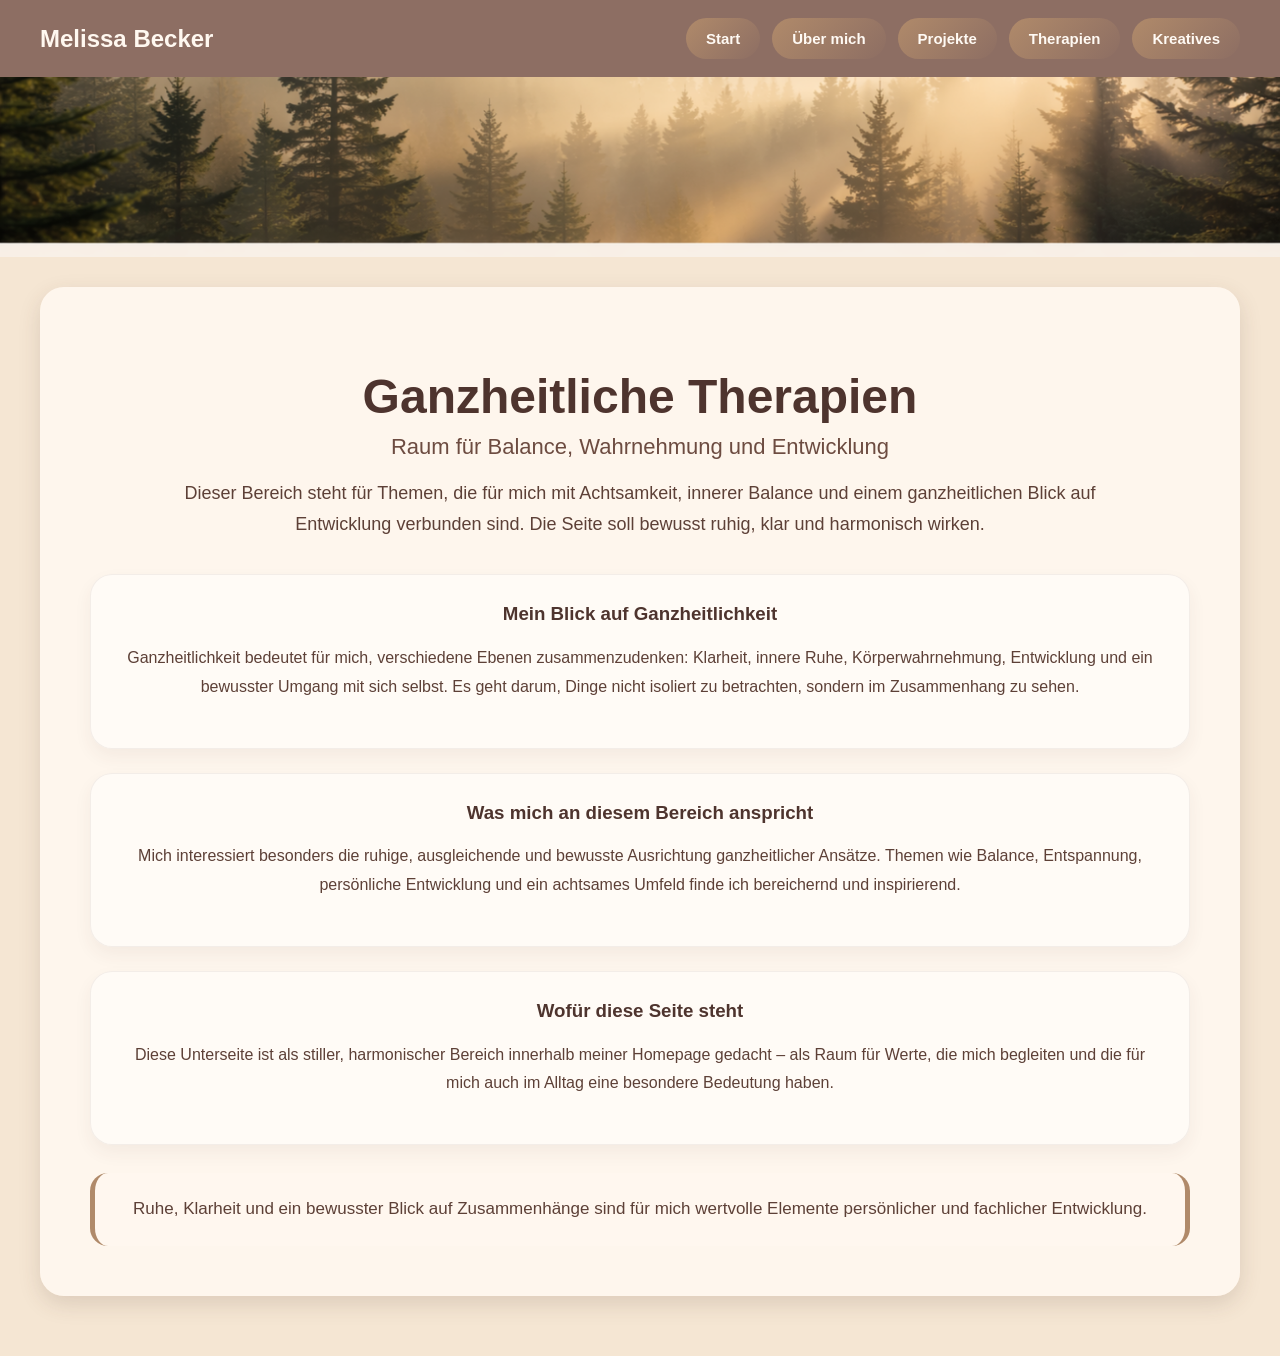
==== commit 67644710: "Ursprüngliches Layout wiederhergestellt; nur Projekte-Seite um Lernapp und ATAYA-App ergänzt Co-Auth" ====
--- a/ganzheitliche-therapien.html
+++ b/ganzheitliche-therapien.html
@@ -1,83 +1,74 @@
-<!DOCTYPE html>
-<html lang="de">
-<head>
-    <meta charset="UTF-8">
-    <meta name="viewport" content="width=device-width, initial-scale=1.0">
-    <title>Ganzheitliche Therapien | Melissa Becker</title>
-    <link rel="preconnect" href="https://fonts.googleapis.com">
-    <link rel="preconnect" href="https://fonts.gstatic.com" crossorigin>
-    <link href="https://fonts.googleapis.com/css2?family=Cormorant+Garamond:ital,wght@0,500;0,600;1,500&family=Nunito+Sans:wght@400;600;700&display=swap" rel="stylesheet">
-    <link rel="stylesheet" href="style.css">
-</head>
-<body>
-
-    <header class="navbar">
-        <a href="index.html" class="logo">Melissa Becker</a>
-        <nav class="nav-links" aria-label="Hauptnavigation">
-            <a href="index.html">Start</a>
-            <a href="ueber-mich.html">Über mich</a>
-            <a href="projekte.html">Projekte</a>
-            <a href="ganzheitliche-therapien.html" aria-current="page">Therapien</a>
-            <a href="kreatives.html">Kreatives</a>
-        </nav>
-    </header>
-
-    <div class="hero" role="img" aria-label="Nebliger Wald im Morgenlicht"></div>
-
-    <main class="content-wide">
-        <div class="page-header">
-            <h1>Ganzheitliche Therapien</h1>
-            <div class="page-subtitle">Raum für Balance, Wahrnehmung und Entwicklung</div>
-            <p class="page-intro">
-                Dieser Bereich steht für Themen, die für mich mit Achtsamkeit, innerer Balance
-                und einem ganzheitlichen Blick auf Entwicklung verbunden sind. Die Seite soll
-                bewusst ruhig, klar und harmonisch wirken.
-            </p>
-        </div>
-
-        <section class="soft-section einblenden">
-            <h3>Mein Blick auf Ganzheitlichkeit</h3>
-            <p>
-                Ganzheitlichkeit bedeutet für mich, verschiedene Ebenen zusammenzudenken:
-                Klarheit, innere Ruhe, Körperwahrnehmung, Entwicklung und ein bewusster Umgang
-                mit sich selbst. Es geht darum, Dinge nicht isoliert zu betrachten,
-                sondern im Zusammenhang zu sehen.
-            </p>
-        </section>
-
-        <section class="soft-section einblenden">
-            <h3>Was mich an diesem Bereich anspricht</h3>
-            <p>
-                Mich interessiert besonders die ruhige, ausgleichende und bewusste Ausrichtung
-                ganzheitlicher Ansätze. Themen wie Balance, Entspannung, persönliche Entwicklung
-                und ein achtsames Umfeld finde ich bereichernd und inspirierend.
-            </p>
-        </section>
-
-        <section class="soft-section einblenden">
-            <h3>Wofür diese Seite steht</h3>
-            <p>
-                Diese Unterseite ist als stiller, harmonischer Bereich innerhalb meiner Homepage
-                gedacht – als Raum für Werte, die mich begleiten und die für mich auch im Alltag
-                eine besondere Bedeutung haben.
-            </p>
-        </section>
-
-        <div class="quote-box einblenden">
-            Ruhe, Klarheit und ein bewusster Blick auf Zusammenhänge sind für mich
-            wertvolle Elemente persönlicher und fachlicher Entwicklung.
-        </div>
-    </main>
-
-    <footer>
-        <nav aria-label="Fußnavigation">
-            <a href="index.html">Start</a>
-            <a href="projekte.html">Projekte</a>
-            <a href="https://github.com/melissanora7-ship-it" target="_blank" rel="noopener">GitHub</a>
-        </nav>
-        © 2026 Melissa Becker
-    </footer>
-
-    <script src="script.js"></script>
-</body>
-</html>
+
+<!DOCTYPE html>
+<html lang="de">
+<head>
+    <meta charset="UTF-8">
+    <meta name="viewport" content="width=device-width, initial-scale=1.0">
+    <title>Ganzheitliche Therapien | Melissa Becker</title>
+    <link rel="stylesheet" href="style.css">
+</head>
+<body>
+
+    <header>
+        <nav class="navbar">
+            <div class="logo">Melissa Becker</div>
+            <div class="nav-links">
+                <a href="index.html">Start</a>
+                <a href="ueber-mich.html">Über mich</a>
+                <a href="projekte.html">Projekte</a>
+                <a href="ganzheitliche-therapien.html">Therapien</a>
+                <a href="kreatives.html">Kreatives</a>
+            </div>
+        </nav>
+    </header>
+
+    <div class="hero"></div>
+
+    <main class="content-wide">
+        <div class="page-header">
+            <h1>Ganzheitliche Therapien</h1>
+            <div class="page-subtitle">Raum für Balance, Wahrnehmung und Entwicklung</div>
+            <p class="page-intro">
+                Dieser Bereich steht für Themen, die für mich mit Achtsamkeit, innerer Balance
+                und einem ganzheitlichen Blick auf Entwicklung verbunden sind. Die Seite soll
+                bewusst ruhig, klar und harmonisch wirken.
+            </p>
+        </div>
+
+        <section class="soft-section">
+            <h3>Mein Blick auf Ganzheitlichkeit</h3>
+            <p>
+                Ganzheitlichkeit bedeutet für mich, verschiedene Ebenen zusammenzudenken:
+                Klarheit, innere Ruhe, Körperwahrnehmung, Entwicklung und ein bewusster Umgang
+                mit sich selbst. Es geht darum, Dinge nicht isoliert zu betrachten,
+                sondern im Zusammenhang zu sehen.
+            </p>
+        </section>
+
+        <section class="soft-section">
+            <h3>Was mich an diesem Bereich anspricht</h3>
+            <p>
+                Mich interessiert besonders die ruhige, ausgleichende und bewusste Ausrichtung
+                ganzheitlicher Ansätze. Themen wie Balance, Entspannung, persönliche Entwicklung
+                und ein achtsames Umfeld finde ich bereichernd und inspirierend.
+            </p>
+        </section>
+
+        <section class="soft-section">
+            <h3>Wofür diese Seite steht</h3>
+            <p>
+                Diese Unterseite ist als stiller, harmonischer Bereich innerhalb meiner Homepage
+                gedacht – als Raum für Werte, die mich begleiten und die für mich auch im Alltag
+                eine besondere Bedeutung haben.
+            </p>
+        </section>
+
+        <div class="quote-box">
+            Ruhe, Klarheit und ein bewusster Blick auf Zusammenhänge sind für mich
+            wertvolle Elemente persönlicher und fachlicher Entwicklung.
+        </div>
+    </main>
+
+</body>
+</html>
+
--- a/style.css
+++ b/style.css
@@ -1,369 +1,535 @@
+
+body {
+    margin: 0;
+    font-family: Arial, sans-serif;
+    background-color: #f5e6d3;
+    color: #4e342e;
+}
+
+/* Navigation */
+.navbar {
+    background: #8d6e63;
+    display: flex;
+    justify-content: space-between;
+    align-items: center;
+    padding: 18px 40px;
+    flex-wrap: wrap;
+}
+
+.logo {
+    color: #fff8f0;
+    font-size: 24px;
+    font-weight: bold;
+}
+
+.nav-links {
+    display: flex;
+    gap: 12px;
+    flex-wrap: wrap;
+}
+
+.nav-links a {
+    text-decoration: none;
+    color: #fffaf4;
+    background: linear-gradient(135deg, #b08a6a, #8d6e63);
+    padding: 12px 20px;
+    border-radius: 999px;
+    font-size: 15px;
+    font-weight: 600;
+    transition: all 0.3s ease;
+}
+
+.nav-links a:hover {
+    background: linear-gradient(135deg, #9c7759, #6d4c41);
+    transform: translateY(-2px);
+}
+
+/* Banner */
+.hero {
+    width: 100%;
+    height: 180px;
+    background-image: url("BannerWald.png");
+    background-size: cover;
+    background-position: center;
+    background-repeat: no-repeat;
+}
+
+/* Inhaltsbox */
+.content-box {
+    position: relative;
+    max-width: 1100px;
+    margin: 30px auto 60px auto;
+    background-color: rgba(255, 248, 240, 0.92);
+    border-radius: 24px;
+    padding: 50px;
+    box-shadow: 0 8px 22px rgba(78, 52, 46, 0.15);
+    min-height: 320px;
+    text-align: center;
+}
+
+/* Text */
+.text-content {
+    max-width: 70%;
+    margin: 0 auto;
+    text-align: center;
+}
+
+h1 {
+    font-size: 48px;
+    margin-bottom: 12px;
+    color: #4e342e;
+}
+
+h2 {
+    font-size: 24px;
+    font-weight: normal;
+    color: #6d4c41;
+    margin-bottom: 28px;
+}
+
+p {
+    font-size: 18px;
+    line-height: 1.7;
+    color: #5d4037;
+    margin-bottom: 18px;
+}
+
+/* NUR dein Profilbild */
+.profilbild {
+    position: absolute;
+    right: 40px;
+    bottom: 30px;
+    width: 180px;
+    height: auto;
+    border-top-left-radius: 25px;
+    border-bottom-right-radius: 25px;
+    box-shadow: 0 6px 18px rgba(78, 52, 46, 0.2);
+}
+
+/* Responsive */
+@media (max-width: 900px) {
+    .text-content {
+        max-width: 100%;
+    }
+
+    .profilbild {
+        position: static;
+        display: block;
+        margin: 30px auto 0 auto;
+        width: 160px;
+    }
+
+    .content-box {
+        padding: 30px 20px;
+    }
+}
+
+/* Projekte-Seite */
+.projekte-page {
+    padding-top: 40px;
+}
+
+.page-header {
+    margin-bottom: 40px;
+}
+
+.page-intro {
+    font-size: 18px;
+    line-height: 1.7;
+    color: #5d4037;
+    max-width: 900px;
+}
+
+/* Grid für Projektkarten */
+.projekt-grid {
+    display: grid;
+    grid-template-columns: repeat(2, 1fr);
+    gap: 28px;
+    margin-top: 30px;
+}
+
+/* Einzelne Projektkarte */
+.projekt-card {
+    background: rgba(255, 248, 240, 0.96);
+    border: 1px solid rgba(141, 110, 99, 0.18);
+    border-radius: 22px;
+    box-shadow: 0 8px 20px rgba(78, 52, 46, 0.12);
+    padding: 28px;
+    transition: transform 0.3s ease, box-shadow 0.3s ease;
+}
+
+.projekt-card:hover {
+    transform: translateY(-4px);
+    box-shadow: 0 14px 26px rgba(78, 52, 46, 0.18);
+}
+
+.projekt-content h3 {
+    font-size: 24px;
+    color: #4e342e;
+    margin-top: 0;
+    margin-bottom: 16px;
+}
+
+.projekt-content p {
+    font-size: 16px;
+    line-height: 1.7;
+    color: #5d4037;
+    margin-bottom: 14px;
+}
+
+/* Buttons in den Projektkarten */
+.projekt-buttons {
+    margin-top: 20px;
+}
+
+.projekt-button {
+    display: inline-block;
+    text-decoration: none;
+    color: #fffaf4;
+    background: linear-gradient(135deg, #b08a6a, #8d6e63);
+    padding: 12px 20px;
+    border-radius: 999px;
+    font-size: 15px;
+    font-weight: 600;
+    transition: all 0.3s ease;
+    box-shadow: 0 4px 12px rgba(78, 52, 46, 0.18);
+}
+
+.projekt-button:hover {
+    background: linear-gradient(135deg, #9c7759, #6d4c41);
+    transform: translateY(-2px);
+    box-shadow: 0 8px 18px rgba(78, 52, 46, 0.24);
+}
+
+/* Responsive */
+@media (max-width: 900px) {
+    .projekt-grid {
+        grid-template-columns: 1fr;
+    }
+
+    .projekt-card {
+        padding: 22px;
+    }
+
+    .projekt-content h3 {
+        font-size: 21px;
+    }
+}
+
+/* =========================================================
+   GEMEINSAME ERWEITERUNGEN FÜR UNTERSEITEN
+   ========================================================= */
+
+.content-wide {
+    position: relative;
+    max-width: 1100px;
+    margin: 30px auto 60px auto;
+    background-color: rgba(255, 248, 240, 0.94);
+    border-radius: 24px;
+    padding: 50px;
+    box-shadow: 0 8px 22px rgba(78, 52, 46, 0.15);
+    text-align: center;
+}
+
+.content-wide .page-header,
+.content-wide .info-card,
+.content-wide .highlight-box,
+.content-wide .quote-box,
+.content-wide .projekt-card,
+.content-wide .creative-card,
+.content-wide .soft-section {
+    text-align: center;
+}
+
+.page-header {
+    margin-bottom: 35px;
+    text-align: center;
+}
+
+.page-header h1 {
+    margin-bottom: 10px;
+}
+
+.page-subtitle {
+    font-size: 22px;
+    color: #6d4c41;
+    margin-bottom: 18px;
+    text-align: center;
+}
+
+.page-intro {
+    font-size: 18px;
+    line-height: 1.7;
+    color: #5d4037;
+    max-width: 920px;
+    margin-left: auto;
+    margin-right: auto;
+    text-align: center;
+}
+
+.info-grid {
+    display: grid;
+    grid-template-columns: repeat(2, 1fr);
+    gap: 24px;
+    margin-top: 30px;
+}
+
+.info-card {
+    background: rgba(255, 252, 248, 0.96);
+    border: 1px solid rgba(141, 110, 99, 0.16);
+    border-radius: 20px;
+    padding: 26px;
+    box-shadow: 0 8px 18px rgba(78, 52, 46, 0.08);
+    text-align: center;
+}
+
+.info-card h3 {
+    margin-top: 0;
+    margin-bottom: 12px;
+    color: #4e342e;
+    font-size: 22px;
+}
+
+.info-card p,
+.info-card li {
+    color: #5d4037;
+    line-height: 1.7;
+    font-size: 16px;
+}
+
+.info-card ul {
+    padding-left: 0;
+    margin: 0 auto;
+    list-style: none;
+    display: inline-block;
+    text-align: left;
+}
+
+.badge-row {
+    display: flex;
+    flex-wrap: wrap;
+    gap: 10px;
+    margin: 14px 0 0 0;
+    justify-content: center;
+}
+
+.badge {
+    display: inline-block;
+    padding: 8px 14px;
+    border-radius: 999px;
+    background: linear-gradient(135deg, #e8d4bc, #d8b896);
+    color: #4e342e;
+    font-size: 14px;
+    font-weight: 600;
+    border: 1px solid rgba(141, 110, 99, 0.18);
+}
+
+.highlight-box {
+    margin-top: 30px;
+    padding: 24px;
+    border-radius: 20px;
+    background: linear-gradient(135deg, rgba(232, 212, 188, 0.65), rgba(255, 248, 240, 0.95));
+    border: 1px solid rgba(141, 110, 99, 0.14);
+    text-align: center;
+}
+
+.highlight-box h3 {
+    margin-top: 0;
+    color: #4e342e;
+}
+
+.quote-box {
+    margin-top: 28px;
+    padding: 22px 24px;
+    border-left: 5px solid #b08a6a;
+    border-right: 5px solid #b08a6a;
+    background: rgba(255, 248, 240, 0.9);
+    border-radius: 18px;
+    color: #5d4037;
+    font-size: 17px;
+    line-height: 1.7;
+    text-align: center;
+}
+
+.side-image {
+    width: 190px;
+    height: auto;
+    border-top-left-radius: 25px;
+    border-bottom-right-radius: 25px;
+    box-shadow: 0 6px 18px rgba(78, 52, 46, 0.2);
+}
+
+/* =========================================================
+   PROJEKTE – EDLER MIT BADGES
+   ========================================================= */
+
+.projekt-grid {
+    display: grid;
+    grid-template-columns: repeat(2, 1fr);
+    gap: 28px;
+    margin-top: 30px;
+}
+
+.projekt-card {
+    background: rgba(255, 248, 240, 0.98);
+    border: 1px solid rgba(141, 110, 99, 0.16);
+    border-radius: 22px;
+    box-shadow: 0 8px 20px rgba(78, 52, 46, 0.12);
+    padding: 28px;
+    transition: transform 0.3s ease, box-shadow 0.3s ease;
+    text-align: center;
+}
+
+.projekt-card:hover {
+    transform: translateY(-4px);
+    box-shadow: 0 14px 26px rgba(78, 52, 46, 0.18);
+}
+
+.card-top {
+    display: flex;
+    align-items: center;
+    justify-content: center;
+    gap: 14px;
+    margin-bottom: 14px;
+}
+
+.card-title {
+    margin: 0;
+    font-size: 24px;
+    color: #4e342e;
+    text-align: center;
+}
+
+.card-icon {
+    width: 46px;
+    height: 46px;
+    border-radius: 14px;
+    display: flex;
+    align-items: center;
+    justify-content: center;
+    background: linear-gradient(135deg, #e8d4bc, #d4b08c);
+    color: #4e342e;
+    font-size: 22px;
+    box-shadow: 0 4px 10px rgba(78, 52, 46, 0.12);
+}
+
+.projekt-card p {
+    font-size: 16px;
+    line-height: 1.7;
+    color: #5d4037;
+    margin-bottom: 14px;
+}
+
+.projekt-button {
+    display: inline-block;
+    text-decoration: none;
+    color: #fffaf4;
+    background: linear-gradient(135deg, #b08a6a, #8d6e63);
+    padding: 12px 20px;
+    border-radius: 999px;
+    font-size: 15px;
+    font-weight: 600;
+    transition: all 0.3s ease;
+    box-shadow: 0 4px 12px rgba(78, 52, 46, 0.18);
+}
+
+.projekt-button:hover {
+    background: linear-gradient(135deg, #9c7759, #6d4c41);
+    transform: translateY(-2px);
+    box-shadow: 0 8px 18px rgba(78, 52, 46, 0.24);
+}
+
+/* =========================================================
+   KREATIVES
+   ========================================================= */
+
+.creative-grid {
+    display: grid;
+    grid-template-columns: repeat(3, 1fr);
+    gap: 22px;
+    margin-top: 30px;
+}
+
+.creative-card {
+    background: rgba(255, 252, 248, 0.96);
+    border: 1px solid rgba(141, 110, 99, 0.16);
+    border-radius: 20px;
+    padding: 24px;
+    box-shadow: 0 8px 18px rgba(78, 52, 46, 0.08);
+    min-height: 220px;
+    text-align: center;
+}
+
+.creative-card h3 {
+    margin-top: 0;
+    color: #4e342e;
+}
+
+.creative-card p {
+    color: #5d4037;
+    line-height: 1.7;
+    font-size: 16px;
+}
+
+/* =========================================================
+   GANZHEITLICHE THERAPIEN
+   ========================================================= */
+
+.soft-section {
+    background: rgba(255, 251, 247, 0.95);
+    border: 1px solid rgba(141, 110, 99, 0.1);
+    border-radius: 22px;
+    padding: 28px;
+    margin-top: 24px;
+    box-shadow: 0 8px 18px rgba(78, 52, 46, 0.06);
+    text-align: center;
+}
+
+.soft-section h3 {
+    margin-top: 0;
+    color: #4e342e;
+}
+
+.soft-section p,
+.soft-section li {
+    color: #5d4037;
+    line-height: 1.8;
+    font-size: 16px;
+}
+
+/* =========================================================
+   RESPONSIVE
+   ========================================================= */
+
+@media (max-width: 900px) {
+    .content-wide {
+        padding: 30px 20px;
+    }
+
+    .info-grid,
+    .projekt-grid,
+    .creative-grid {
+        grid-template-columns: 1fr;
+    }
+
+    .card-title {
+        font-size: 21px;
+    }
+}
+
 /* =========================================================
-   Melissa Becker – Homepage
-   Warme Erdtöne, Wald-Banner, ruhige Typografie
+   PROJEKTBILDER (Screenshots der eigenen Apps)
    ========================================================= */
 
-:root {
-    --creme: #f7f0e7;
-    --papier: #fffaf4;
-    --sand: #ecdcc8;
-    --sand-dunkel: #d8bf9f;
-    --braun: #8d6e63;
-    --braun-dunkel: #5d4037;
-    --tinte: #3e2c26;
-    --gold: #b08a5a;
-    --wald: #4f5d3f;
-    --linie: rgba(93, 64, 55, 0.14);
-    --schatten: 0 10px 30px rgba(62, 44, 38, 0.10);
-    --schatten-hover: 0 18px 40px rgba(62, 44, 38, 0.16);
-    --radius: 22px;
-    --serif: "Cormorant Garamond", Georgia, serif;
-    --sans: "Nunito Sans", "Segoe UI", Arial, sans-serif;
-}
-
-* { box-sizing: border-box; }
-
-html { scroll-behavior: smooth; }
-
-body {
-    margin: 0;
-    font-family: var(--sans);
-    font-size: 17px;
-    line-height: 1.7;
-    color: var(--braun-dunkel);
-    background: var(--creme);
-}
-
-img { max-width: 100%; height: auto; display: block; }
-
-a { color: var(--wald); }
-
-h1, h2, h3 {
-    font-family: var(--serif);
-    color: var(--tinte);
-    font-weight: 600;
-    line-height: 1.15;
-    margin: 0 0 12px;
-}
-
-p { margin: 0 0 16px; }
-
-:focus-visible { outline: 3px solid var(--gold); outline-offset: 3px; }
-
-/* ---------- Navigation ---------- */
-.navbar {
-    position: sticky;
-    top: 0;
-    z-index: 10;
-    display: flex;
-    justify-content: space-between;
-    align-items: center;
-    gap: 16px;
-    flex-wrap: wrap;
-    padding: 14px clamp(16px, 4vw, 48px);
-    background: rgba(255, 250, 244, 0.88);
-    backdrop-filter: blur(10px);
-    border-bottom: 1px solid var(--linie);
-}
-
-.logo {
-    font-family: var(--serif);
-    font-size: 26px;
-    font-weight: 600;
-    color: var(--tinte);
-    text-decoration: none;
-    letter-spacing: 0.02em;
-}
-
-.nav-links { display: flex; gap: 4px; flex-wrap: wrap; }
-
-.nav-links a {
-    text-decoration: none;
-    color: var(--braun-dunkel);
-    padding: 8px 14px;
-    border-radius: 999px;
-    font-size: 15px;
-    font-weight: 600;
-    transition: background 0.25s, color 0.25s;
-}
-
-.nav-links a:hover { background: var(--sand); color: var(--tinte); }
-
-.nav-links a[aria-current="page"] { background: var(--braun); color: var(--papier); }
-
-/* ---------- Banner ---------- */
-.hero {
-    position: relative;
-    height: 220px;
-    background: url("bilder/banner-wald.webp") center / cover no-repeat;
-}
-
-.hero::after {
-    content: "";
-    position: absolute;
-    inset: 0;
-    background: linear-gradient(to bottom, rgba(247, 240, 231, 0) 55%, var(--creme) 100%);
-}
-
-.hero-gross { height: clamp(260px, 42vw, 420px); }
-
-/* ---------- Startseite: Vorstellung ---------- */
-.intro {
-    position: relative;
-    z-index: 1;
-    max-width: 1100px;
-    margin: -120px auto 0;
-    padding: 0 16px;
-}
-
-.intro-karte {
-    display: grid;
-    grid-template-columns: 1fr 260px;
-    gap: 40px;
-    align-items: center;
-    background: var(--papier);
-    border-radius: 28px;
-    padding: clamp(28px, 5vw, 56px);
-    box-shadow: var(--schatten);
-}
-
-.kicker {
-    display: inline-block;
-    font-size: 13px;
-    font-weight: 700;
-    letter-spacing: 0.16em;
-    text-transform: uppercase;
-    color: var(--gold);
-    margin-bottom: 10px;
-}
-
-.intro h1 { font-size: clamp(42px, 6vw, 64px); }
-
-.intro .untertitel {
-    font-family: var(--serif);
-    font-size: clamp(21px, 2.6vw, 26px);
-    font-style: italic;
-    color: var(--braun);
-    margin-bottom: 22px;
-}
-
-.profilbild {
+.projekt-bild {
     width: 100%;
-    aspect-ratio: 1;
-    object-fit: cover;
-    border-radius: 50% 50% 50% 18px;
-    border: 6px solid var(--sand);
-    box-shadow: var(--schatten);
-}
-
-.button-reihe { display: flex; gap: 12px; flex-wrap: wrap; margin-top: 8px; }
-
-.button {
-    display: inline-block;
-    text-decoration: none;
-    font-weight: 700;
-    font-size: 15px;
-    padding: 12px 22px;
-    border-radius: 999px;
-    transition: transform 0.25s, box-shadow 0.25s, background 0.25s;
-}
-
-.button-voll { background: var(--braun); color: var(--papier); box-shadow: 0 6px 16px rgba(93, 64, 55, 0.25); }
-.button-voll:hover { background: var(--braun-dunkel); transform: translateY(-2px); }
-
-.button-rand { border: 1.5px solid var(--braun); color: var(--braun-dunkel); }
-.button-rand:hover { background: var(--sand); transform: translateY(-2px); }
-
-/* ---------- Abschnitte ---------- */
-.abschnitt { max-width: 1100px; margin: 0 auto; padding: 72px 16px 0; }
-
-.abschnitt-kopf { text-align: center; max-width: 720px; margin: 0 auto 36px; }
-.abschnitt-kopf h2 { font-size: clamp(32px, 4vw, 42px); }
-
-/* ---------- Projekt-Highlights ---------- */
-.highlight-grid { display: grid; grid-template-columns: repeat(2, 1fr); gap: 28px; }
-
-.highlight {
-    display: flex;
-    flex-direction: column;
-    background: var(--papier);
-    border-radius: var(--radius);
-    overflow: hidden;
-    box-shadow: var(--schatten);
-    transition: transform 0.3s, box-shadow 0.3s;
-}
-
-.highlight:hover { transform: translateY(-4px); box-shadow: var(--schatten-hover); }
-
-.content-wide .highlight { background: var(--creme); border: 1px solid var(--linie); box-shadow: none; }
-.content-wide .highlight:hover { box-shadow: var(--schatten); }
-
-.highlight-bild {
-    aspect-ratio: 16 / 9;
-    object-fit: cover;
-    object-position: top;
-    border-bottom: 1px solid var(--linie);
-}
-
-.highlight-text { padding: 26px 28px 28px; display: flex; flex-direction: column; flex: 1; }
-.highlight-text h3 { font-size: 30px; margin-bottom: 4px; }
-.highlight-text .art { font-size: 14px; font-weight: 700; color: var(--gold); letter-spacing: 0.08em; text-transform: uppercase; margin-bottom: 14px; }
-.highlight-text ul { margin: 0 0 18px; padding-left: 20px; }
-.highlight-text li { margin-bottom: 4px; }
-.highlight-text li::marker { color: var(--gold); }
-.highlight-text .button-reihe { margin-top: auto; padding-top: 6px; }
-
-.hinweis { font-size: 14px; color: var(--braun); margin: 10px 0 0; }
-
-/* ---------- Badges ---------- */
-.badge-row { display: flex; flex-wrap: wrap; gap: 8px; margin: 4px 0 18px; }
-
-.badge {
-    display: inline-block;
-    padding: 5px 12px;
-    border-radius: 999px;
-    background: var(--sand);
-    color: var(--tinte);
-    font-size: 13px;
-    font-weight: 700;
-}
-
-.zentriert .badge-row { justify-content: center; }
-
-/* ---------- Themen-Kacheln (Startseite) ---------- */
-.themen-grid { display: grid; grid-template-columns: repeat(3, 1fr); gap: 22px; }
-
-.thema {
-    display: block;
-    text-decoration: none;
-    color: inherit;
-    background: var(--papier);
-    border: 1px solid var(--linie);
-    border-radius: var(--radius);
-    padding: 28px;
-    transition: transform 0.3s, box-shadow 0.3s, border-color 0.3s;
-}
-
-.thema:hover { transform: translateY(-3px); box-shadow: var(--schatten); border-color: var(--sand-dunkel); }
-.thema h3 { font-size: 26px; }
-.thema p { margin: 0; font-size: 16px; }
-.thema .mehr { display: inline-block; margin-top: 14px; font-weight: 700; color: var(--wald); font-size: 15px; }
-
-/* ---------- Unterseiten ---------- */
-.content-wide {
-    max-width: 1100px;
-    margin: -60px auto 0;
-    position: relative;
-    z-index: 1;
-    background: var(--papier);
-    border-radius: 28px;
-    padding: clamp(28px, 5vw, 56px);
-    box-shadow: var(--schatten);
-}
-
-.page-header { text-align: center; margin-bottom: 40px; }
-.page-header h1 { font-size: clamp(40px, 5vw, 56px); }
-
-.page-subtitle {
-    font-family: var(--serif);
-    font-style: italic;
-    font-size: 24px;
-    color: var(--braun);
+    height: auto;
+    border-radius: 16px;
+    border: 1px solid rgba(141, 110, 99, 0.18);
+    box-shadow: 0 6px 16px rgba(78, 52, 46, 0.12);
     margin-bottom: 18px;
 }
 
-.page-intro { max-width: 820px; margin: 0 auto; }
-
-.info-grid, .projekt-grid { display: grid; grid-template-columns: repeat(2, 1fr); gap: 24px; }
-.creative-grid { display: grid; grid-template-columns: repeat(3, 1fr); gap: 22px; }
-
-.info-card, .projekt-card, .creative-card, .soft-section {
-    background: var(--creme);
-    border: 1px solid var(--linie);
-    border-radius: var(--radius);
-    padding: 28px;
-    transition: transform 0.3s, box-shadow 0.3s;
+.projekt-buttons .projekt-button {
+    margin: 4px;
 }
-
-.projekt-card:hover, .creative-card:hover { transform: translateY(-3px); box-shadow: var(--schatten); }
-
-.info-card h3, .projekt-card h3, .creative-card h3, .soft-section h3 { font-size: 26px; }
-
-.info-card ul { margin: 0; padding-left: 20px; }
-.info-card li::marker { color: var(--gold); }
-
-.soft-section + .soft-section { margin-top: 20px; }
-.soft-section { max-width: 820px; margin-left: auto; margin-right: auto; text-align: center; }
-
-.unter-ueberschrift {
-    font-size: clamp(28px, 3.4vw, 36px);
-    text-align: center;
-    margin: 56px 0 24px;
-}
-
-.highlight-box {
-    margin-top: 32px;
-    padding: 30px;
-    border-radius: var(--radius);
-    background: linear-gradient(135deg, var(--sand), var(--papier));
-    text-align: center;
-}
-
-.highlight-box .badge { background: var(--papier); }
-
-.quote-box {
-    margin: 36px auto 0;
-    max-width: 760px;
-    padding: 10px 24px;
-    text-align: center;
-    font-family: var(--serif);
-    font-size: 26px;
-    font-style: italic;
-    line-height: 1.45;
-    color: var(--braun-dunkel);
-}
-
-.quote-box::before, .quote-box::after { content: ""; display: block; width: 60px; height: 2px; background: var(--gold); margin: 14px auto; }
-
-/* ---------- Fußzeile ---------- */
-footer {
-    margin-top: 80px;
-    padding: 36px 16px;
-    text-align: center;
-    font-size: 15px;
-    color: var(--braun);
-    border-top: 1px solid var(--linie);
-}
-
-footer nav { display: flex; justify-content: center; gap: 18px; flex-wrap: wrap; margin-bottom: 8px; }
-footer a { color: var(--braun-dunkel); text-decoration: none; font-weight: 600; }
-footer a:hover { color: var(--wald); }
-
-/* ---------- Sanftes Einblenden ---------- */
-.einblenden { opacity: 0; transform: translateY(18px); transition: opacity 0.7s ease, transform 0.7s ease; }
-.einblenden.sichtbar { opacity: 1; transform: none; }
-
-@media (prefers-reduced-motion: reduce) {
-    html { scroll-behavior: auto; }
-    .einblenden { opacity: 1; transform: none; transition: none; }
-    * { transition: none !important; }
-}
-
-/* ---------- Responsive ---------- */
-@media (max-width: 900px) {
-    .intro-karte { grid-template-columns: 1fr; text-align: center; }
-    .intro-karte .profilbild { max-width: 220px; margin: 0 auto; grid-row: 1; }
-    .intro-karte .button-reihe { justify-content: center; }
-    .highlight-grid, .info-grid, .projekt-grid, .creative-grid, .themen-grid { grid-template-columns: 1fr; }
-    .content-wide { margin-left: 16px; margin-right: 16px; }
-}
-
-@media (max-width: 600px) {
-    body { font-size: 16px; }
-    .navbar { justify-content: center; padding: 10px 12px; }
-    .nav-links { justify-content: center; }
-    .nav-links a { padding: 6px 10px; font-size: 14px; }
-    .hero { height: 150px; }
-    .intro { margin-top: -70px; }
-    .content-wide { margin-top: -40px; }
-}
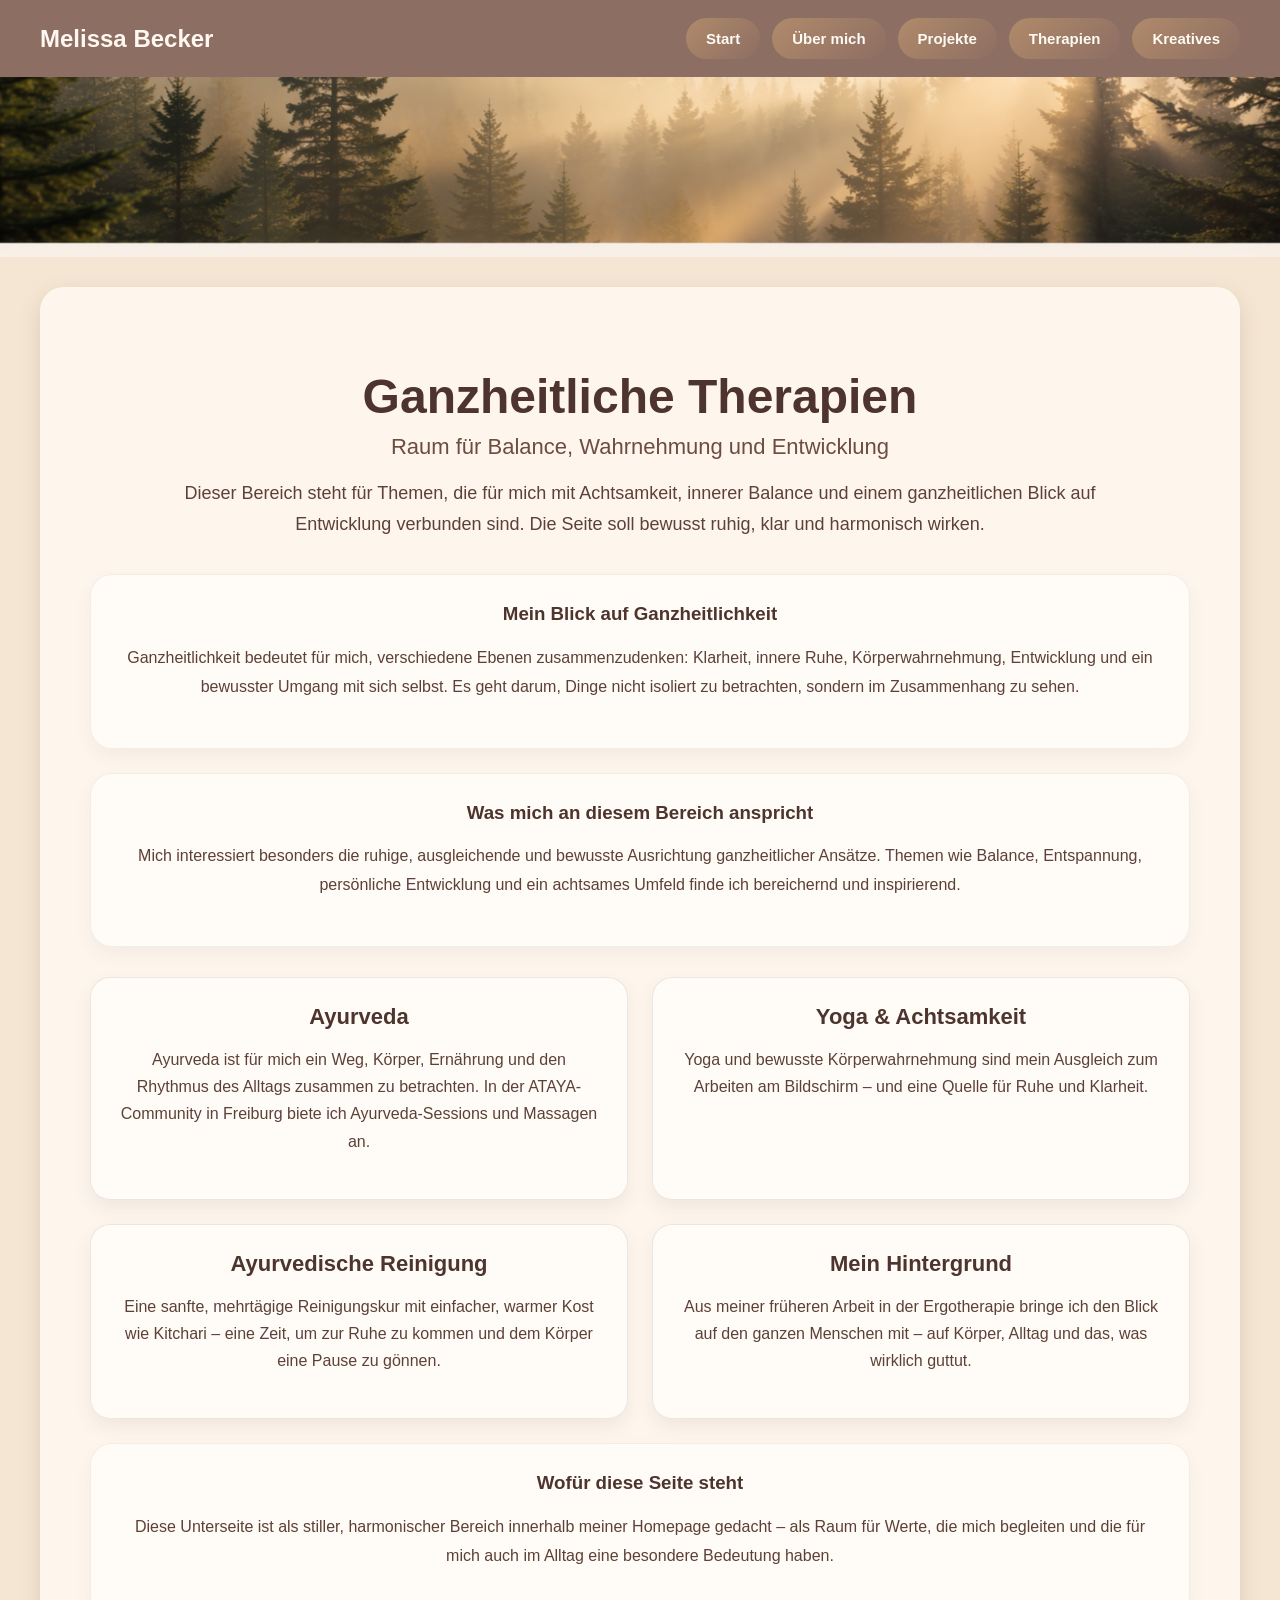
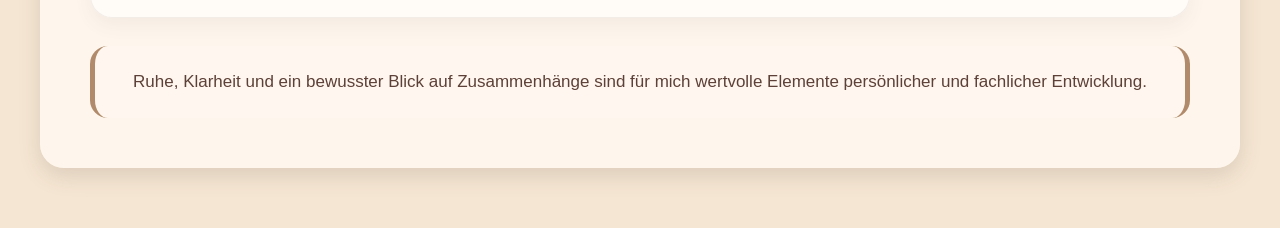
==== commit 63f9c91a: "Mehr Inhalte: Startseite Projekte, Werdegang, Ayurveda & Yoga, Design-Beispiele Co-Authored-By: Clau" ====
--- a/ganzheitliche-therapien.html
+++ b/ganzheitliche-therapien.html
@@ -1,74 +1,109 @@
-
-<!DOCTYPE html>
-<html lang="de">
-<head>
-    <meta charset="UTF-8">
-    <meta name="viewport" content="width=device-width, initial-scale=1.0">
-    <title>Ganzheitliche Therapien | Melissa Becker</title>
-    <link rel="stylesheet" href="style.css">
-</head>
-<body>
-
-    <header>
-        <nav class="navbar">
-            <div class="logo">Melissa Becker</div>
-            <div class="nav-links">
-                <a href="index.html">Start</a>
-                <a href="ueber-mich.html">Über mich</a>
-                <a href="projekte.html">Projekte</a>
-                <a href="ganzheitliche-therapien.html">Therapien</a>
-                <a href="kreatives.html">Kreatives</a>
-            </div>
-        </nav>
-    </header>
-
-    <div class="hero"></div>
-
-    <main class="content-wide">
-        <div class="page-header">
-            <h1>Ganzheitliche Therapien</h1>
-            <div class="page-subtitle">Raum für Balance, Wahrnehmung und Entwicklung</div>
-            <p class="page-intro">
-                Dieser Bereich steht für Themen, die für mich mit Achtsamkeit, innerer Balance
-                und einem ganzheitlichen Blick auf Entwicklung verbunden sind. Die Seite soll
-                bewusst ruhig, klar und harmonisch wirken.
-            </p>
-        </div>
-
-        <section class="soft-section">
-            <h3>Mein Blick auf Ganzheitlichkeit</h3>
-            <p>
-                Ganzheitlichkeit bedeutet für mich, verschiedene Ebenen zusammenzudenken:
-                Klarheit, innere Ruhe, Körperwahrnehmung, Entwicklung und ein bewusster Umgang
-                mit sich selbst. Es geht darum, Dinge nicht isoliert zu betrachten,
-                sondern im Zusammenhang zu sehen.
-            </p>
-        </section>
-
-        <section class="soft-section">
-            <h3>Was mich an diesem Bereich anspricht</h3>
-            <p>
-                Mich interessiert besonders die ruhige, ausgleichende und bewusste Ausrichtung
-                ganzheitlicher Ansätze. Themen wie Balance, Entspannung, persönliche Entwicklung
-                und ein achtsames Umfeld finde ich bereichernd und inspirierend.
-            </p>
-        </section>
-
-        <section class="soft-section">
-            <h3>Wofür diese Seite steht</h3>
-            <p>
-                Diese Unterseite ist als stiller, harmonischer Bereich innerhalb meiner Homepage
-                gedacht – als Raum für Werte, die mich begleiten und die für mich auch im Alltag
-                eine besondere Bedeutung haben.
-            </p>
-        </section>
-
-        <div class="quote-box">
-            Ruhe, Klarheit und ein bewusster Blick auf Zusammenhänge sind für mich
-            wertvolle Elemente persönlicher und fachlicher Entwicklung.
-        </div>
-    </main>
-
-</body>
-</html>
-
+
+<!DOCTYPE html>
+<html lang="de">
+<head>
+    <meta charset="UTF-8">
+    <meta name="viewport" content="width=device-width, initial-scale=1.0">
+    <title>Ganzheitliche Therapien | Melissa Becker</title>
+    <link rel="stylesheet" href="style.css?v=5">
+</head>
+<body>
+
+    <header>
+        <nav class="navbar">
+            <div class="logo">Melissa Becker</div>
+            <div class="nav-links">
+                <a href="index.html">Start</a>
+                <a href="ueber-mich.html">Über mich</a>
+                <a href="projekte.html">Projekte</a>
+                <a href="ganzheitliche-therapien.html">Therapien</a>
+                <a href="kreatives.html">Kreatives</a>
+            </div>
+        </nav>
+    </header>
+
+    <div class="hero"></div>
+
+    <main class="content-wide">
+        <div class="page-header">
+            <h1>Ganzheitliche Therapien</h1>
+            <div class="page-subtitle">Raum für Balance, Wahrnehmung und Entwicklung</div>
+            <p class="page-intro">
+                Dieser Bereich steht für Themen, die für mich mit Achtsamkeit, innerer Balance
+                und einem ganzheitlichen Blick auf Entwicklung verbunden sind. Die Seite soll
+                bewusst ruhig, klar und harmonisch wirken.
+            </p>
+        </div>
+
+        <section class="soft-section">
+            <h3>Mein Blick auf Ganzheitlichkeit</h3>
+            <p>
+                Ganzheitlichkeit bedeutet für mich, verschiedene Ebenen zusammenzudenken:
+                Klarheit, innere Ruhe, Körperwahrnehmung, Entwicklung und ein bewusster Umgang
+                mit sich selbst. Es geht darum, Dinge nicht isoliert zu betrachten,
+                sondern im Zusammenhang zu sehen.
+            </p>
+        </section>
+
+        <section class="soft-section">
+            <h3>Was mich an diesem Bereich anspricht</h3>
+            <p>
+                Mich interessiert besonders die ruhige, ausgleichende und bewusste Ausrichtung
+                ganzheitlicher Ansätze. Themen wie Balance, Entspannung, persönliche Entwicklung
+                und ein achtsames Umfeld finde ich bereichernd und inspirierend.
+            </p>
+        </section>
+
+        <div class="info-grid">
+            <section class="info-card">
+                <h3>Ayurveda</h3>
+                <p>
+                    Ayurveda ist für mich ein Weg, Körper, Ernährung und den Rhythmus des Alltags
+                    zusammen zu betrachten. In der ATAYA-Community in Freiburg biete ich
+                    Ayurveda-Sessions und Massagen an.
+                </p>
+            </section>
+
+            <section class="info-card">
+                <h3>Yoga & Achtsamkeit</h3>
+                <p>
+                    Yoga und bewusste Körperwahrnehmung sind mein Ausgleich zum Arbeiten am Bildschirm –
+                    und eine Quelle für Ruhe und Klarheit.
+                </p>
+            </section>
+
+            <section class="info-card">
+                <h3>Ayurvedische Reinigung</h3>
+                <p>
+                    Eine sanfte, mehrtägige Reinigungskur mit einfacher, warmer Kost wie Kitchari –
+                    eine Zeit, um zur Ruhe zu kommen und dem Körper eine Pause zu gönnen.
+                </p>
+            </section>
+
+            <section class="info-card">
+                <h3>Mein Hintergrund</h3>
+                <p>
+                    Aus meiner früheren Arbeit in der Ergotherapie bringe ich den Blick auf den
+                    ganzen Menschen mit – auf Körper, Alltag und das, was wirklich guttut.
+                </p>
+            </section>
+        </div>
+
+        <section class="soft-section">
+            <h3>Wofür diese Seite steht</h3>
+            <p>
+                Diese Unterseite ist als stiller, harmonischer Bereich innerhalb meiner Homepage
+                gedacht – als Raum für Werte, die mich begleiten und die für mich auch im Alltag
+                eine besondere Bedeutung haben.
+            </p>
+        </section>
+
+        <div class="quote-box">
+            Ruhe, Klarheit und ein bewusster Blick auf Zusammenhänge sind für mich
+            wertvolle Elemente persönlicher und fachlicher Entwicklung.
+        </div>
+    </main>
+
+</body>
+</html>
+
--- a/style.css
+++ b/style.css
@@ -1,529 +1,533 @@
-
-body {
-    margin: 0;
-    font-family: Arial, sans-serif;
-    background-color: #f5e6d3;
-    color: #4e342e;
-}
-
-/* Navigation */
-.navbar {
-    background: #8d6e63;
-    display: flex;
-    justify-content: space-between;
-    align-items: center;
-    padding: 18px 40px;
-    flex-wrap: wrap;
-}
-
-.logo {
-    color: #fff8f0;
-    font-size: 24px;
-    font-weight: bold;
-}
-
-.nav-links {
-    display: flex;
-    gap: 12px;
-    flex-wrap: wrap;
-}
-
-.nav-links a {
-    text-decoration: none;
-    color: #fffaf4;
-    background: linear-gradient(135deg, #b08a6a, #8d6e63);
-    padding: 12px 20px;
-    border-radius: 999px;
-    font-size: 15px;
-    font-weight: 600;
-    transition: all 0.3s ease;
-}
-
-.nav-links a:hover {
-    background: linear-gradient(135deg, #9c7759, #6d4c41);
-    transform: translateY(-2px);
-}
-
-/* Banner */
-.hero {
-    width: 100%;
-    height: 180px;
-    background-image: url("BannerWald.png");
-    background-size: cover;
-    background-position: center;
-    background-repeat: no-repeat;
-}
-
-/* Inhaltsbox */
-.content-box {
-    position: relative;
-    max-width: 1100px;
-    margin: 30px auto 60px auto;
-    background-color: rgba(255, 248, 240, 0.92);
-    border-radius: 24px;
-    padding: 50px;
-    box-shadow: 0 8px 22px rgba(78, 52, 46, 0.15);
-    min-height: 320px;
-    text-align: center;
-}
-
-/* Text */
-.text-content {
-    max-width: 70%;
-    margin: 0 auto;
-    text-align: center;
-}
-
-h1 {
-    font-size: 48px;
-    margin-bottom: 12px;
-    color: #4e342e;
-}
-
-h2 {
-    font-size: 24px;
-    font-weight: normal;
-    color: #6d4c41;
-    margin-bottom: 28px;
-}
-
-p {
-    font-size: 18px;
-    line-height: 1.7;
-    color: #5d4037;
-    margin-bottom: 18px;
-}
-
-/* NUR dein Profilbild */
-.profilbild {
-    position: absolute;
-    right: 40px;
-    bottom: 30px;
-    width: 180px;
-    height: auto;
-    border-top-left-radius: 25px;
-    border-bottom-right-radius: 25px;
-    box-shadow: 0 6px 18px rgba(78, 52, 46, 0.2);
-}
-
-/* Responsive */
-@media (max-width: 900px) {
-    .text-content {
-        max-width: 100%;
-    }
-
-    .profilbild {
-        position: static;
-        display: block;
-        margin: 30px auto 0 auto;
-        width: 160px;
-    }
-
-    .content-box {
-        padding: 30px 20px;
-    }
-}
-
-/* Projekte-Seite */
-.projekte-page {
-    padding-top: 40px;
-}
-
-.page-header {
-    margin-bottom: 40px;
-}
-
-.page-intro {
-    font-size: 18px;
-    line-height: 1.7;
-    color: #5d4037;
-    max-width: 900px;
-}
-
-/* Grid für Projektkarten */
-.projekt-grid {
-    display: grid;
-    grid-template-columns: repeat(2, 1fr);
-    gap: 28px;
-    margin-top: 30px;
-}
-
-/* Einzelne Projektkarte */
-.projekt-card {
-    background: rgba(255, 248, 240, 0.96);
-    border: 1px solid rgba(141, 110, 99, 0.18);
-    border-radius: 22px;
-    box-shadow: 0 8px 20px rgba(78, 52, 46, 0.12);
-    padding: 28px;
-    transition: transform 0.3s ease, box-shadow 0.3s ease;
-}
-
-.projekt-card:hover {
-    transform: translateY(-4px);
-    box-shadow: 0 14px 26px rgba(78, 52, 46, 0.18);
-}
-
-.projekt-content h3 {
-    font-size: 24px;
-    color: #4e342e;
-    margin-top: 0;
-    margin-bottom: 16px;
-}
-
-.projekt-content p {
-    font-size: 16px;
-    line-height: 1.7;
-    color: #5d4037;
-    margin-bottom: 14px;
-}
-
-/* Buttons in den Projektkarten */
-.projekt-buttons {
-    margin-top: 20px;
-}
-
-.projekt-button {
-    display: inline-block;
-    text-decoration: none;
-    color: #fffaf4;
-    background: linear-gradient(135deg, #b08a6a, #8d6e63);
-    padding: 12px 20px;
-    border-radius: 999px;
-    font-size: 15px;
-    font-weight: 600;
-    transition: all 0.3s ease;
-    box-shadow: 0 4px 12px rgba(78, 52, 46, 0.18);
-}
-
-.projekt-button:hover {
-    background: linear-gradient(135deg, #9c7759, #6d4c41);
-    transform: translateY(-2px);
-    box-shadow: 0 8px 18px rgba(78, 52, 46, 0.24);
-}
-
-/* Responsive */
-@media (max-width: 900px) {
-    .projekt-grid {
-        grid-template-columns: 1fr;
-    }
-
-    .projekt-card {
-        padding: 22px;
-    }
-
-    .projekt-content h3 {
-        font-size: 21px;
-    }
-}
-
-/* =========================================================
-   GEMEINSAME ERWEITERUNGEN FÜR UNTERSEITEN
-   ========================================================= */
-
-.content-wide {
-    position: relative;
-    max-width: 1100px;
-    margin: 30px auto 60px auto;
-    background-color: rgba(255, 248, 240, 0.94);
-    border-radius: 24px;
-    padding: 50px;
-    box-shadow: 0 8px 22px rgba(78, 52, 46, 0.15);
-    text-align: center;
-}
-
-.content-wide .page-header,
-.content-wide .info-card,
-.content-wide .highlight-box,
-.content-wide .quote-box,
-.content-wide .projekt-card,
-.content-wide .creative-card,
-.content-wide .soft-section {
-    text-align: center;
-}
-
-.page-header {
-    margin-bottom: 35px;
-    text-align: center;
-}
-
-.page-header h1 {
-    margin-bottom: 10px;
-}
-
-.page-subtitle {
-    font-size: 22px;
-    color: #6d4c41;
-    margin-bottom: 18px;
-    text-align: center;
-}
-
-.page-intro {
-    font-size: 18px;
-    line-height: 1.7;
-    color: #5d4037;
-    max-width: 920px;
-    margin-left: auto;
-    margin-right: auto;
-    text-align: center;
-}
-
-.info-grid {
-    display: grid;
-    grid-template-columns: repeat(2, 1fr);
-    gap: 24px;
-    margin-top: 30px;
-}
-
-.info-card {
-    background: rgba(255, 252, 248, 0.96);
-    border: 1px solid rgba(141, 110, 99, 0.16);
-    border-radius: 20px;
-    padding: 26px;
-    box-shadow: 0 8px 18px rgba(78, 52, 46, 0.08);
-    text-align: center;
-}
-
-.info-card h3 {
-    margin-top: 0;
-    margin-bottom: 12px;
-    color: #4e342e;
-    font-size: 22px;
-}
-
-.info-card p,
-.info-card li {
-    color: #5d4037;
-    line-height: 1.7;
-    font-size: 16px;
-}
-
-.info-card ul {
-    padding-left: 0;
-    margin: 0 auto;
-    list-style: none;
-    display: inline-block;
-    text-align: left;
-}
-
-.badge-row {
-    display: flex;
-    flex-wrap: wrap;
-    gap: 10px;
-    margin: 14px 0 0 0;
-    justify-content: center;
-}
-
-.badge {
-    display: inline-block;
-    padding: 8px 14px;
-    border-radius: 999px;
-    background: linear-gradient(135deg, #e8d4bc, #d8b896);
-    color: #4e342e;
-    font-size: 14px;
-    font-weight: 600;
-    border: 1px solid rgba(141, 110, 99, 0.18);
-}
-
-.highlight-box {
-    margin-top: 30px;
-    padding: 24px;
-    border-radius: 20px;
-    background: linear-gradient(135deg, rgba(232, 212, 188, 0.65), rgba(255, 248, 240, 0.95));
-    border: 1px solid rgba(141, 110, 99, 0.14);
-    text-align: center;
-}
-
-.highlight-box h3 {
-    margin-top: 0;
-    color: #4e342e;
-}
-
-.quote-box {
-    margin-top: 28px;
-    padding: 22px 24px;
-    border-left: 5px solid #b08a6a;
-    border-right: 5px solid #b08a6a;
-    background: rgba(255, 248, 240, 0.9);
-    border-radius: 18px;
-    color: #5d4037;
-    font-size: 17px;
-    line-height: 1.7;
-    text-align: center;
-}
-
-.side-image {
-    width: 190px;
-    height: auto;
-    border-top-left-radius: 25px;
-    border-bottom-right-radius: 25px;
-    box-shadow: 0 6px 18px rgba(78, 52, 46, 0.2);
-}
-
-/* =========================================================
-   PROJEKTE – EDLER MIT BADGES
-   ========================================================= */
-
-.projekt-grid {
-    display: grid;
-    grid-template-columns: repeat(2, 1fr);
-    gap: 28px;
-    margin-top: 30px;
-}
-
-.projekt-card {
-    background: rgba(255, 248, 240, 0.98);
-    border: 1px solid rgba(141, 110, 99, 0.16);
-    border-radius: 22px;
-    box-shadow: 0 8px 20px rgba(78, 52, 46, 0.12);
-    padding: 28px;
-    transition: transform 0.3s ease, box-shadow 0.3s ease;
-    text-align: center;
-}
-
-.projekt-card:hover {
-    transform: translateY(-4px);
-    box-shadow: 0 14px 26px rgba(78, 52, 46, 0.18);
-}
-
-.card-top {
-    display: flex;
-    align-items: center;
-    justify-content: center;
-    gap: 14px;
-    margin-bottom: 14px;
-}
-
-.card-title {
-    margin: 0;
-    font-size: 24px;
-    color: #4e342e;
-    text-align: center;
-}
-
-.card-icon {
-    width: 46px;
-    height: 46px;
-    border-radius: 14px;
-    display: flex;
-    align-items: center;
-    justify-content: center;
-    background: linear-gradient(135deg, #e8d4bc, #d4b08c);
-    color: #4e342e;
-    font-size: 22px;
-    box-shadow: 0 4px 10px rgba(78, 52, 46, 0.12);
-}
-
-.projekt-card p {
-    font-size: 16px;
-    line-height: 1.7;
-    color: #5d4037;
-    margin-bottom: 14px;
-}
-
-.projekt-button {
-    display: inline-block;
-    text-decoration: none;
-    color: #fffaf4;
-    background: linear-gradient(135deg, #b08a6a, #8d6e63);
-    padding: 12px 20px;
-    border-radius: 999px;
-    font-size: 15px;
-    font-weight: 600;
-    transition: all 0.3s ease;
-    box-shadow: 0 4px 12px rgba(78, 52, 46, 0.18);
-}
-
-.projekt-button:hover {
-    background: linear-gradient(135deg, #9c7759, #6d4c41);
-    transform: translateY(-2px);
-    box-shadow: 0 8px 18px rgba(78, 52, 46, 0.24);
-}
-
-/* =========================================================
-   KREATIVES
-   ========================================================= */
-
-.creative-grid {
-    display: grid;
-    grid-template-columns: repeat(3, 1fr);
-    gap: 22px;
-    margin-top: 30px;
-}
-
-.creative-card {
-    background: rgba(255, 252, 248, 0.96);
-    border: 1px solid rgba(141, 110, 99, 0.16);
-    border-radius: 20px;
-    padding: 24px;
-    box-shadow: 0 8px 18px rgba(78, 52, 46, 0.08);
-    min-height: 220px;
-    text-align: center;
-}
-
-.creative-card h3 {
-    margin-top: 0;
-    color: #4e342e;
-}
-
-.creative-card p {
-    color: #5d4037;
-    line-height: 1.7;
-    font-size: 16px;
-}
-
-/* =========================================================
-   GANZHEITLICHE THERAPIEN
-   ========================================================= */
-
-.soft-section {
-    background: rgba(255, 251, 247, 0.95);
-    border: 1px solid rgba(141, 110, 99, 0.1);
-    border-radius: 22px;
-    padding: 28px;
-    margin-top: 24px;
-    box-shadow: 0 8px 18px rgba(78, 52, 46, 0.06);
-    text-align: center;
-}
-
-.soft-section h3 {
-    margin-top: 0;
-    color: #4e342e;
-}
-
-.soft-section p,
-.soft-section li {
-    color: #5d4037;
-    line-height: 1.8;
-    font-size: 16px;
-}
-
-/* =========================================================
-   RESPONSIVE
-   ========================================================= */
-
-@media (max-width: 900px) {
-    .content-wide {
-        padding: 30px 20px;
-    }
-
-    .info-grid,
-    .projekt-grid,
-    .creative-grid {
-        grid-template-columns: 1fr;
-    }
-
-    .card-title {
-        font-size: 21px;
-    }
-}
+
+body {
+    margin: 0;
+    font-family: Arial, sans-serif;
+    background-color: #f5e6d3;
+    color: #4e342e;
+}
+
+/* Navigation */
+.navbar {
+    background: #8d6e63;
+    display: flex;
+    justify-content: space-between;
+    align-items: center;
+    padding: 18px 40px;
+    flex-wrap: wrap;
+}
+
+.logo {
+    color: #fff8f0;
+    font-size: 24px;
+    font-weight: bold;
+}
+
+.nav-links {
+    display: flex;
+    gap: 12px;
+    flex-wrap: wrap;
+}
+
+.nav-links a {
+    text-decoration: none;
+    color: #fffaf4;
+    background: linear-gradient(135deg, #b08a6a, #8d6e63);
+    padding: 12px 20px;
+    border-radius: 999px;
+    font-size: 15px;
+    font-weight: 600;
+    transition: all 0.3s ease;
+}
+
+.nav-links a:hover {
+    background: linear-gradient(135deg, #9c7759, #6d4c41);
+    transform: translateY(-2px);
+}
+
+/* Banner */
+.hero {
+    width: 100%;
+    height: 180px;
+    background-image: url("BannerWald.png");
+    background-size: cover;
+    background-position: center;
+    background-repeat: no-repeat;
+}
+
+/* Inhaltsbox */
+.content-box {
+    position: relative;
+    max-width: 1100px;
+    margin: 30px auto 60px auto;
+    background-color: rgba(255, 248, 240, 0.92);
+    border-radius: 24px;
+    padding: 50px;
+    box-shadow: 0 8px 22px rgba(78, 52, 46, 0.15);
+    min-height: 320px;
+    text-align: center;
+}
+
+/* Text */
+.text-content {
+    max-width: 70%;
+    margin: 0 auto;
+    text-align: center;
+}
+
+h1 {
+    font-size: 48px;
+    margin-bottom: 12px;
+    color: #4e342e;
+}
+
+h2 {
+    font-size: 24px;
+    font-weight: normal;
+    color: #6d4c41;
+    margin-bottom: 28px;
+}
+
+p {
+    font-size: 18px;
+    line-height: 1.7;
+    color: #5d4037;
+    margin-bottom: 18px;
+}
+
+/* NUR dein Profilbild */
+.profilbild {
+    position: absolute;
+    right: 40px;
+    bottom: 30px;
+    width: 180px;
+    height: auto;
+    border-top-left-radius: 25px;
+    border-bottom-right-radius: 25px;
+    box-shadow: 0 6px 18px rgba(78, 52, 46, 0.2);
+}
+
+/* Responsive */
+@media (max-width: 900px) {
+    .text-content {
+        max-width: 100%;
+    }
+
+    .profilbild {
+        position: static;
+        display: block;
+        margin: 30px auto 0 auto;
+        width: 160px;
+    }
+
+    .content-box {
+        padding: 30px 20px;
+    }
+}
+
+/* Projekte-Seite */
+.projekte-page {
+    padding-top: 40px;
+}
+
+.page-header {
+    margin-bottom: 40px;
+}
+
+.page-intro {
+    font-size: 18px;
+    line-height: 1.7;
+    color: #5d4037;
+    max-width: 900px;
+}
+
+/* Grid für Projektkarten */
+.projekt-grid {
+    display: grid;
+    grid-template-columns: repeat(2, 1fr);
+    gap: 28px;
+    margin-top: 30px;
+}
+
+/* Einzelne Projektkarte */
+.projekt-card {
+    background: rgba(255, 248, 240, 0.96);
+    border: 1px solid rgba(141, 110, 99, 0.18);
+    border-radius: 22px;
+    box-shadow: 0 8px 20px rgba(78, 52, 46, 0.12);
+    padding: 28px;
+    transition: transform 0.3s ease, box-shadow 0.3s ease;
+}
+
+.projekt-card:hover {
+    transform: translateY(-4px);
+    box-shadow: 0 14px 26px rgba(78, 52, 46, 0.18);
+}
+
+.projekt-content h3 {
+    font-size: 24px;
+    color: #4e342e;
+    margin-top: 0;
+    margin-bottom: 16px;
+}
+
+.projekt-content p {
+    font-size: 16px;
+    line-height: 1.7;
+    color: #5d4037;
+    margin-bottom: 14px;
+}
+
+/* Buttons in den Projektkarten */
+.projekt-buttons {
+    margin-top: 20px;
+}
+
+.projekt-button {
+    display: inline-block;
+    text-decoration: none;
+    color: #fffaf4;
+    background: linear-gradient(135deg, #b08a6a, #8d6e63);
+    padding: 12px 20px;
+    border-radius: 999px;
+    font-size: 15px;
+    font-weight: 600;
+    transition: all 0.3s ease;
+    box-shadow: 0 4px 12px rgba(78, 52, 46, 0.18);
+}
+
+.projekt-button:hover {
+    background: linear-gradient(135deg, #9c7759, #6d4c41);
+    transform: translateY(-2px);
+    box-shadow: 0 8px 18px rgba(78, 52, 46, 0.24);
+}
+
+/* Responsive */
+@media (max-width: 900px) {
+    .projekt-grid {
+        grid-template-columns: 1fr;
+    }
+
+    .projekt-card {
+        padding: 22px;
+    }
+
+    .projekt-content h3 {
+        font-size: 21px;
+    }
+}
+
+/* =========================================================
+   GEMEINSAME ERWEITERUNGEN FÜR UNTERSEITEN
+   ========================================================= */
+
+.content-wide {
+    position: relative;
+    max-width: 1100px;
+    margin: 30px auto 60px auto;
+    background-color: rgba(255, 248, 240, 0.94);
+    border-radius: 24px;
+    padding: 50px;
+    box-shadow: 0 8px 22px rgba(78, 52, 46, 0.15);
+    text-align: center;
+}
+
+.content-wide .page-header,
+.content-wide .info-card,
+.content-wide .highlight-box,
+.content-wide .quote-box,
+.content-wide .projekt-card,
+.content-wide .creative-card,
+.content-wide .soft-section {
+    text-align: center;
+}
+
+.page-header {
+    margin-bottom: 35px;
+    text-align: center;
+}
+
+.page-header h1 {
+    margin-bottom: 10px;
+}
+
+.page-subtitle {
+    font-size: 22px;
+    color: #6d4c41;
+    margin-bottom: 18px;
+    text-align: center;
+}
+
+.page-intro {
+    font-size: 18px;
+    line-height: 1.7;
+    color: #5d4037;
+    max-width: 920px;
+    margin-left: auto;
+    margin-right: auto;
+    text-align: center;
+}
+
+.info-grid {
+    display: grid;
+    grid-template-columns: repeat(2, 1fr);
+    gap: 24px;
+    margin-top: 30px;
+}
+
+.info-card {
+    background: rgba(255, 252, 248, 0.96);
+    border: 1px solid rgba(141, 110, 99, 0.16);
+    border-radius: 20px;
+    padding: 26px;
+    box-shadow: 0 8px 18px rgba(78, 52, 46, 0.08);
+    text-align: center;
+}
+
+.info-card h3 {
+    margin-top: 0;
+    margin-bottom: 12px;
+    color: #4e342e;
+    font-size: 22px;
+}
+
+.info-card p,
+.info-card li {
+    color: #5d4037;
+    line-height: 1.7;
+    font-size: 16px;
+}
+
+.info-card ul {
+    padding-left: 0;
+    margin: 0 auto;
+    list-style: none;
+    display: inline-block;
+    text-align: left;
+}
+
+.badge-row {
+    display: flex;
+    flex-wrap: wrap;
+    gap: 10px;
+    margin: 14px 0 0 0;
+    justify-content: center;
+}
+
+.badge {
+    display: inline-block;
+    padding: 8px 14px;
+    border-radius: 999px;
+    background: linear-gradient(135deg, #e8d4bc, #d8b896);
+    color: #4e342e;
+    font-size: 14px;
+    font-weight: 600;
+    border: 1px solid rgba(141, 110, 99, 0.18);
+}
+
+.highlight-box {
+    margin-top: 30px;
+    padding: 24px;
+    border-radius: 20px;
+    background: linear-gradient(135deg, rgba(232, 212, 188, 0.65), rgba(255, 248, 240, 0.95));
+    border: 1px solid rgba(141, 110, 99, 0.14);
+    text-align: center;
+}
+
+.highlight-box h3 {
+    margin-top: 0;
+    color: #4e342e;
+}
+
+.quote-box {
+    margin-top: 28px;
+    padding: 22px 24px;
+    border-left: 5px solid #b08a6a;
+    border-right: 5px solid #b08a6a;
+    background: rgba(255, 248, 240, 0.9);
+    border-radius: 18px;
+    color: #5d4037;
+    font-size: 17px;
+    line-height: 1.7;
+    text-align: center;
+}
+
+.side-image {
+    width: 190px;
+    height: auto;
+    border-top-left-radius: 25px;
+    border-bottom-right-radius: 25px;
+    box-shadow: 0 6px 18px rgba(78, 52, 46, 0.2);
+}
+
+/* =========================================================
+   PROJEKTE – EDLER MIT BADGES
+   ========================================================= */
+
+.projekt-grid {
+    display: grid;
+    grid-template-columns: repeat(2, 1fr);
+    gap: 28px;
+    margin-top: 30px;
+}
+
+.projekt-card {
+    background: rgba(255, 248, 240, 0.98);
+    border: 1px solid rgba(141, 110, 99, 0.16);
+    border-radius: 22px;
+    box-shadow: 0 8px 20px rgba(78, 52, 46, 0.12);
+    padding: 28px;
+    transition: transform 0.3s ease, box-shadow 0.3s ease;
+    text-align: center;
+}
+
+.projekt-card:hover {
+    transform: translateY(-4px);
+    box-shadow: 0 14px 26px rgba(78, 52, 46, 0.18);
+}
+
+.card-top {
+    display: flex;
+    align-items: center;
+    justify-content: center;
+    gap: 14px;
+    margin-bottom: 14px;
+}
+
+.card-title {
+    margin: 0;
+    font-size: 24px;
+    color: #4e342e;
+    text-align: center;
+}
+
+.card-icon {
+    width: 46px;
+    height: 46px;
+    border-radius: 14px;
+    display: flex;
+    align-items: center;
+    justify-content: center;
+    background: linear-gradient(135deg, #e8d4bc, #d4b08c);
+    color: #4e342e;
+    font-size: 22px;
+    box-shadow: 0 4px 10px rgba(78, 52, 46, 0.12);
+}
+
+.projekt-card p {
+    font-size: 16px;
+    line-height: 1.7;
+    color: #5d4037;
+    margin-bottom: 14px;
+}
+
+.projekt-button {
+    display: inline-block;
+    text-decoration: none;
+    color: #fffaf4;
+    background: linear-gradient(135deg, #b08a6a, #8d6e63);
+    padding: 12px 20px;
+    border-radius: 999px;
+    font-size: 15px;
+    font-weight: 600;
+    transition: all 0.3s ease;
+    box-shadow: 0 4px 12px rgba(78, 52, 46, 0.18);
+}
+
+.projekt-button:hover {
+    background: linear-gradient(135deg, #9c7759, #6d4c41);
+    transform: translateY(-2px);
+    box-shadow: 0 8px 18px rgba(78, 52, 46, 0.24);
+}
+
+/* =========================================================
+   KREATIVES
+   ========================================================= */
+
+.creative-grid {
+    display: grid;
+    grid-template-columns: repeat(3, 1fr);
+    gap: 22px;
+    margin-top: 30px;
+}
+
+.creative-card {
+    background: rgba(255, 252, 248, 0.96);
+    border: 1px solid rgba(141, 110, 99, 0.16);
+    border-radius: 20px;
+    padding: 24px;
+    box-shadow: 0 8px 18px rgba(78, 52, 46, 0.08);
+    min-height: 220px;
+    text-align: center;
+}
+
+.creative-card h3 {
+    margin-top: 0;
+    color: #4e342e;
+}
+
+.creative-card p {
+    color: #5d4037;
+    line-height: 1.7;
+    font-size: 16px;
+}
+
+/* =========================================================
+   GANZHEITLICHE THERAPIEN
+   ========================================================= */
+
+.soft-section {
+    background: rgba(255, 251, 247, 0.95);
+    border: 1px solid rgba(141, 110, 99, 0.1);
+    border-radius: 22px;
+    padding: 28px;
+    margin-top: 24px;
+    box-shadow: 0 8px 18px rgba(78, 52, 46, 0.06);
+    text-align: center;
+}
+
+.soft-section h3 {
+    margin-top: 0;
+    color: #4e342e;
+}
+
+.soft-section p,
+.soft-section li {
+    color: #5d4037;
+    line-height: 1.8;
+    font-size: 16px;
+}
+
+/* =========================================================
+   RESPONSIVE
+   ========================================================= */
+
+@media (max-width: 900px) {
+    .content-wide {
+        padding: 30px 20px;
+    }
+
+    .info-grid,
+    .projekt-grid,
+    .creative-grid {
+        grid-template-columns: 1fr;
+    }
+
+    .card-title {
+        font-size: 21px;
+    }
+}
 
 /* =========================================================
    PROJEKTBILDER (Screenshots der eigenen Apps)
    ========================================================= */
 
 .projekt-bild {
+    display: block;
     width: 100%;
+    max-width: 720px;
     height: auto;
+    margin-left: auto;
+    margin-right: auto;
     border-radius: 16px;
     border: 1px solid rgba(141, 110, 99, 0.18);
     box-shadow: 0 6px 16px rgba(78, 52, 46, 0.12);
@@ -533,3 +537,142 @@
 .projekt-buttons .projekt-button {
     margin: 4px;
 }
+
+/* =========================================================
+   STARTSEITE – Foto neben dem Text statt in der Ecke
+   ========================================================= */
+
+.content-box {
+    display: grid;
+    grid-template-columns: 1fr 220px;
+    gap: 48px;
+    align-items: center;
+}
+
+.content-box .text-content {
+    max-width: none;
+}
+
+.content-box .profilbild {
+    position: static;
+    width: 220px;
+}
+
+@media (max-width: 900px) {
+    .content-box {
+        grid-template-columns: 1fr;
+        gap: 24px;
+    }
+
+    .content-box .profilbild {
+        width: 180px;
+        margin: 0 auto;
+    }
+
+    .content-box,
+    .content-wide {
+        margin-left: 16px;
+        margin-right: 16px;
+    }
+}
+
+/* Spalten nie breiter als der Platz (Firefox) + eigene Apps über die volle Breite */
+.projekt-grid,
+.info-grid,
+.creative-grid {
+    grid-template-columns: repeat(2, minmax(0, 1fr));
+}
+
+.creative-grid {
+    grid-template-columns: repeat(3, minmax(0, 1fr));
+}
+
+.content-box {
+    grid-template-columns: minmax(0, 1fr) 220px;
+}
+
+.projekt-card-gross {
+    grid-column: 1 / -1;
+}
+
+.projekt-card-gross p {
+    max-width: 760px;
+    margin-left: auto;
+    margin-right: auto;
+}
+
+@media (max-width: 900px) {
+    .projekt-grid,
+    .info-grid,
+    .creative-grid,
+    .content-box {
+        grid-template-columns: minmax(0, 1fr);
+    }
+}
+
+/* =========================================================
+   ERGÄNZUNGEN: Werdegang, Abschnittstitel, Bildpaar
+   ========================================================= */
+
+.weg {
+    display: grid;
+    grid-template-columns: repeat(3, minmax(0, 1fr));
+    gap: 18px;
+    margin-top: 18px;
+}
+
+.weg-schritt {
+    background: rgba(255, 252, 248, 0.96);
+    border: 1px solid rgba(141, 110, 99, 0.16);
+    border-radius: 18px;
+    padding: 20px;
+}
+
+.weg-schritt strong {
+    display: block;
+    color: #4e342e;
+    font-size: 17px;
+    margin-bottom: 6px;
+}
+
+.weg-schritt p {
+    font-size: 15px;
+    margin: 0;
+}
+
+.weg-zeit {
+    display: inline-block;
+    margin-bottom: 8px;
+    padding: 4px 12px;
+    border-radius: 999px;
+    background: linear-gradient(135deg, #b08a6a, #8d6e63);
+    color: #fffaf4;
+    font-size: 13px;
+    font-weight: 600;
+}
+
+.abschnitt-titel {
+    margin-top: 40px;
+    color: #4e342e;
+}
+
+.bild-paar {
+    display: grid;
+    grid-template-columns: repeat(2, minmax(0, 1fr));
+    gap: 12px;
+}
+
+.bild-paar .projekt-bild {
+    aspect-ratio: 1;
+    object-fit: cover;
+}
+
+.content-wide .info-grid {
+    margin-bottom: 24px;
+}
+
+@media (max-width: 900px) {
+    .weg {
+        grid-template-columns: minmax(0, 1fr);
+    }
+}
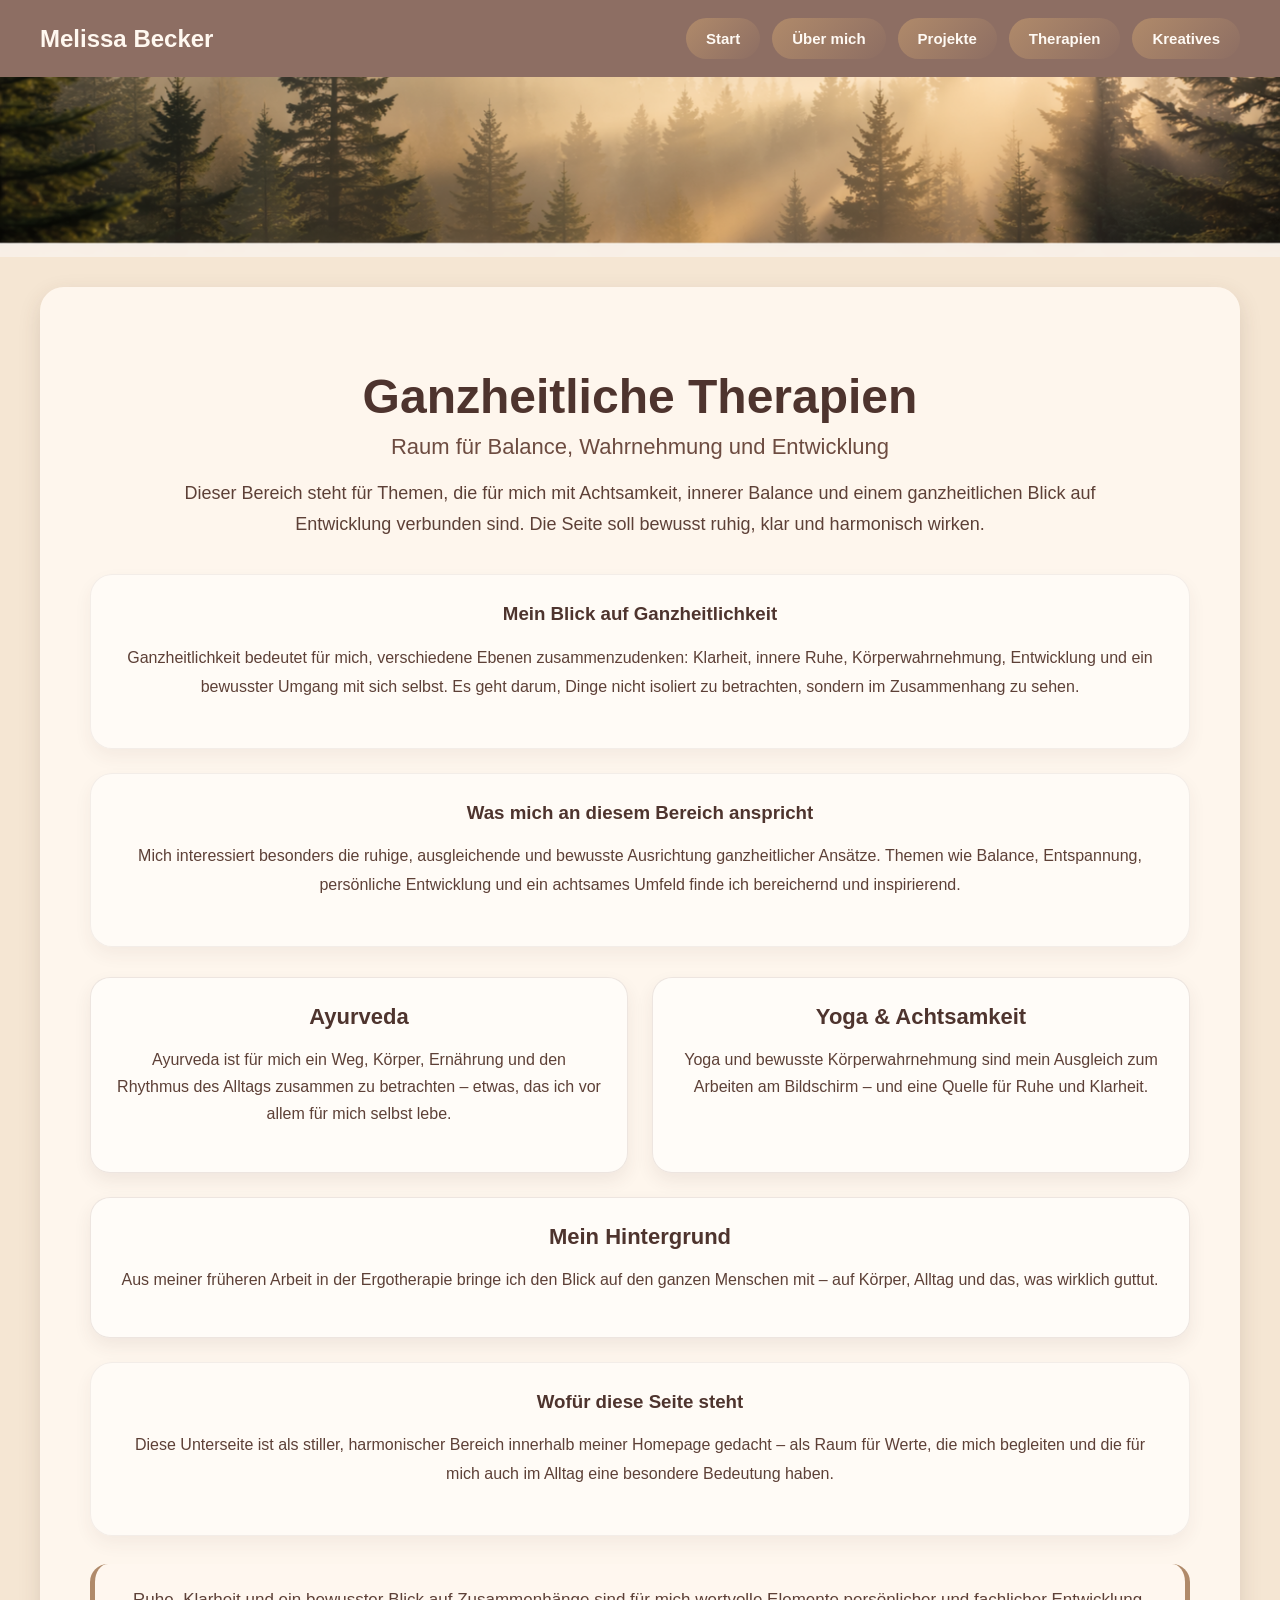
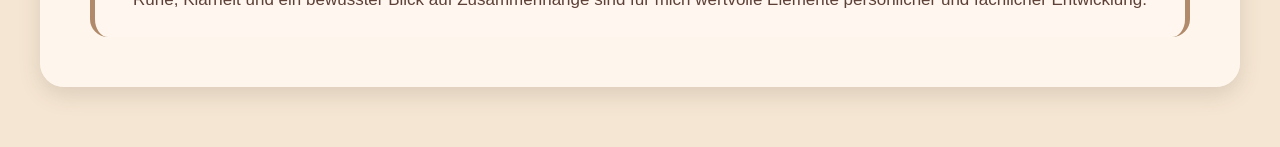
==== commit bdb6c723: "Therapien: Reinigungskur entfernt, Ayurveda als privat beschrieben Co-Authored-By: Claude Opus 5.5 <" ====
--- a/ganzheitliche-therapien.html
+++ b/ganzheitliche-therapien.html
@@ -5,7 +5,7 @@
     <meta charset="UTF-8">
     <meta name="viewport" content="width=device-width, initial-scale=1.0">
     <title>Ganzheitliche Therapien | Melissa Becker</title>
-    <link rel="stylesheet" href="style.css?v=5">
+    <link rel="stylesheet" href="style.css?v=6">
 </head>
 <body>
 
@@ -59,8 +59,7 @@
                 <h3>Ayurveda</h3>
                 <p>
                     Ayurveda ist für mich ein Weg, Körper, Ernährung und den Rhythmus des Alltags
-                    zusammen zu betrachten. In der ATAYA-Community in Freiburg biete ich
-                    Ayurveda-Sessions und Massagen an.
+                    zusammen zu betrachten – etwas, das ich vor allem für mich selbst lebe.
                 </p>
             </section>
 
@@ -72,15 +71,7 @@
                 </p>
             </section>
 
-            <section class="info-card">
-                <h3>Ayurvedische Reinigung</h3>
-                <p>
-                    Eine sanfte, mehrtägige Reinigungskur mit einfacher, warmer Kost wie Kitchari –
-                    eine Zeit, um zur Ruhe zu kommen und dem Körper eine Pause zu gönnen.
-                </p>
-            </section>
-
-            <section class="info-card">
+            <section class="info-card info-card-breit">
                 <h3>Mein Hintergrund</h3>
                 <p>
                     Aus meiner früheren Arbeit in der Ergotherapie bringe ich den Blick auf den
--- a/style.css
+++ b/style.css
@@ -676,3 +676,7 @@
         grid-template-columns: minmax(0, 1fr);
     }
 }
+
+.info-card-breit {
+    grid-column: 1 / -1;
+}
